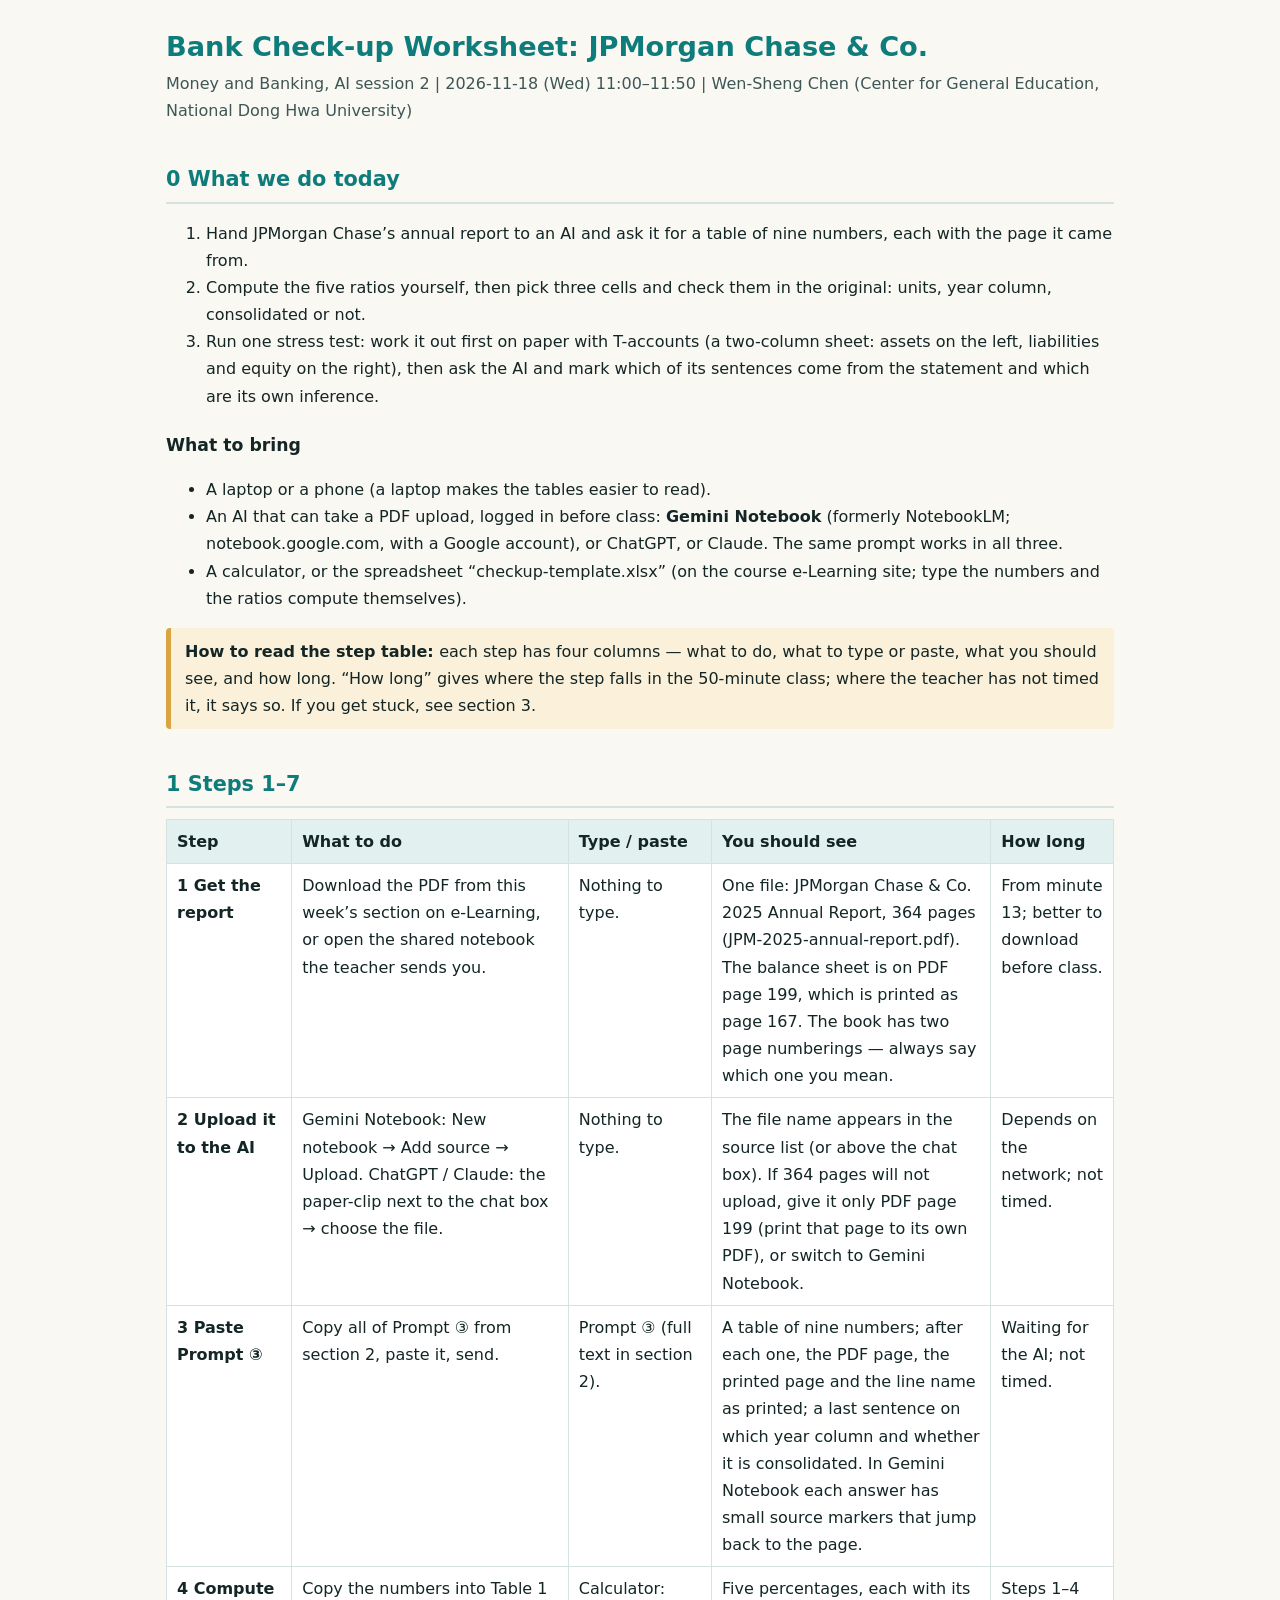
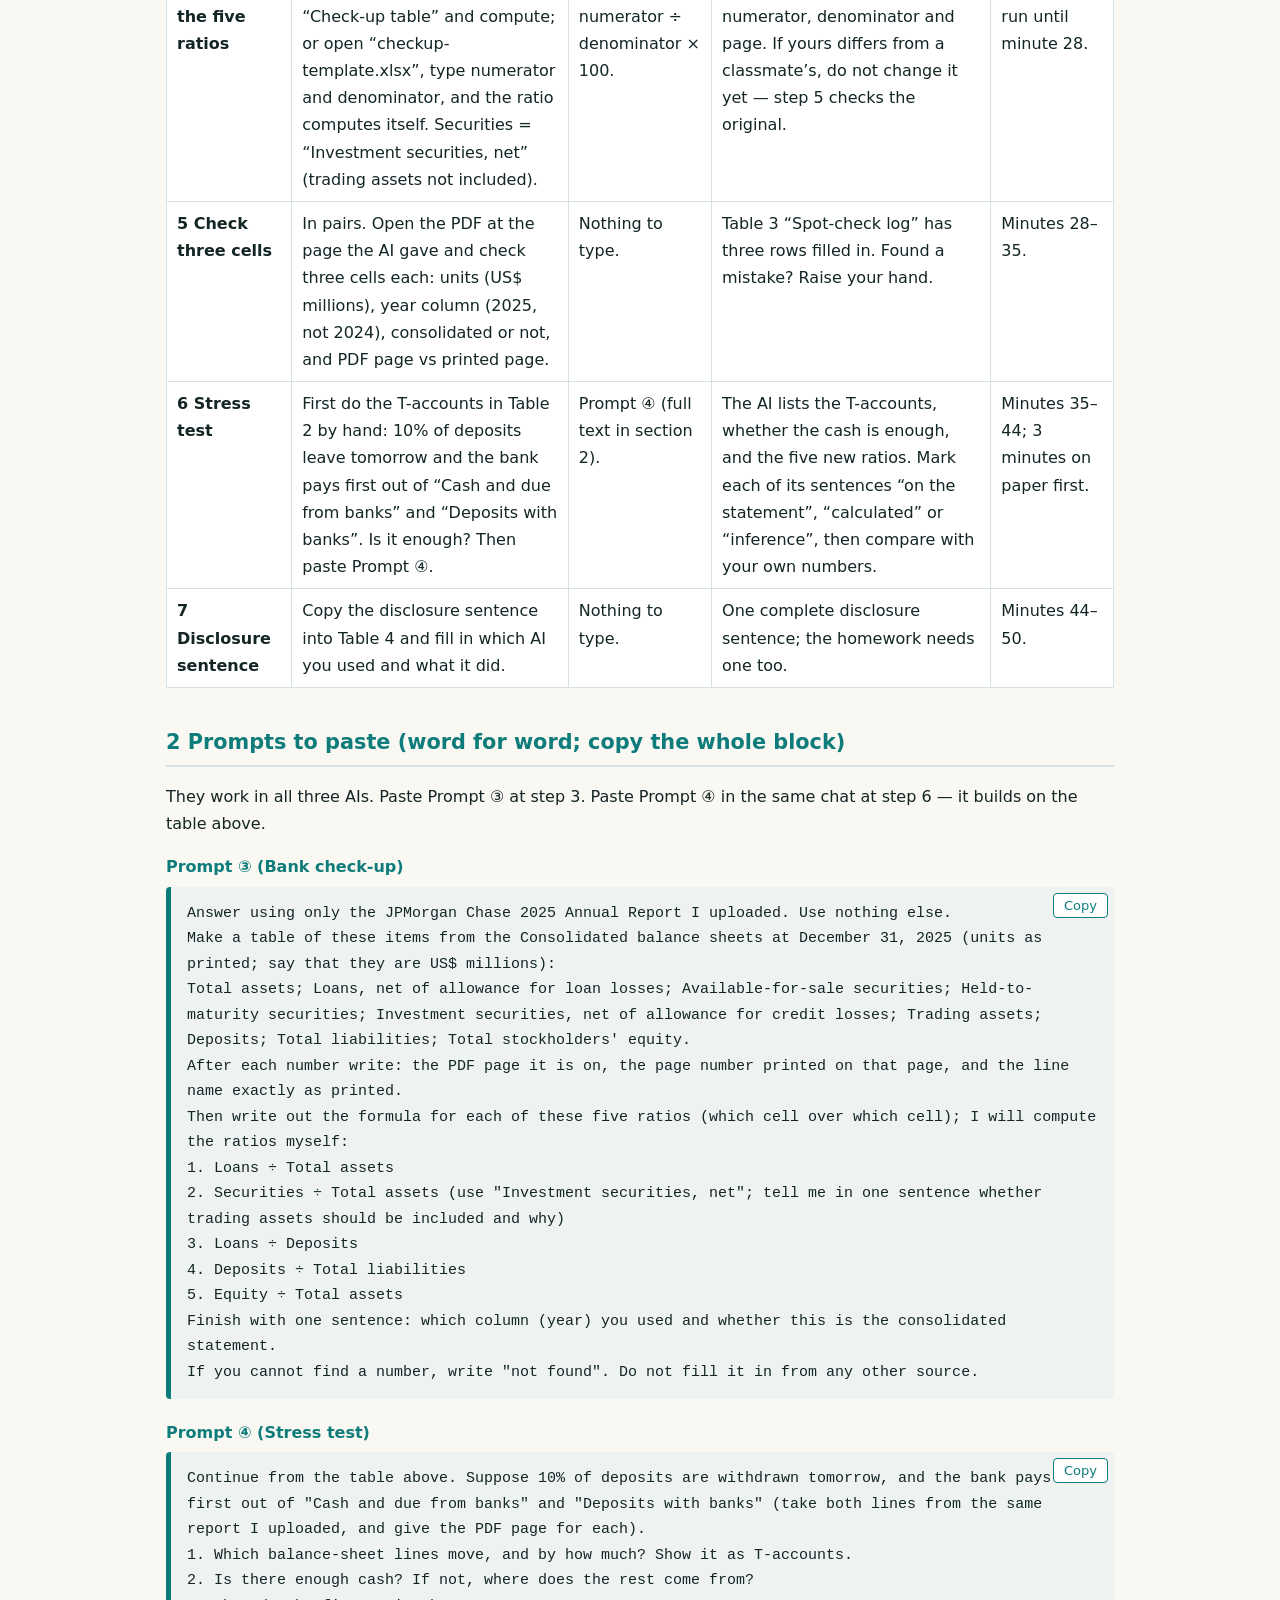
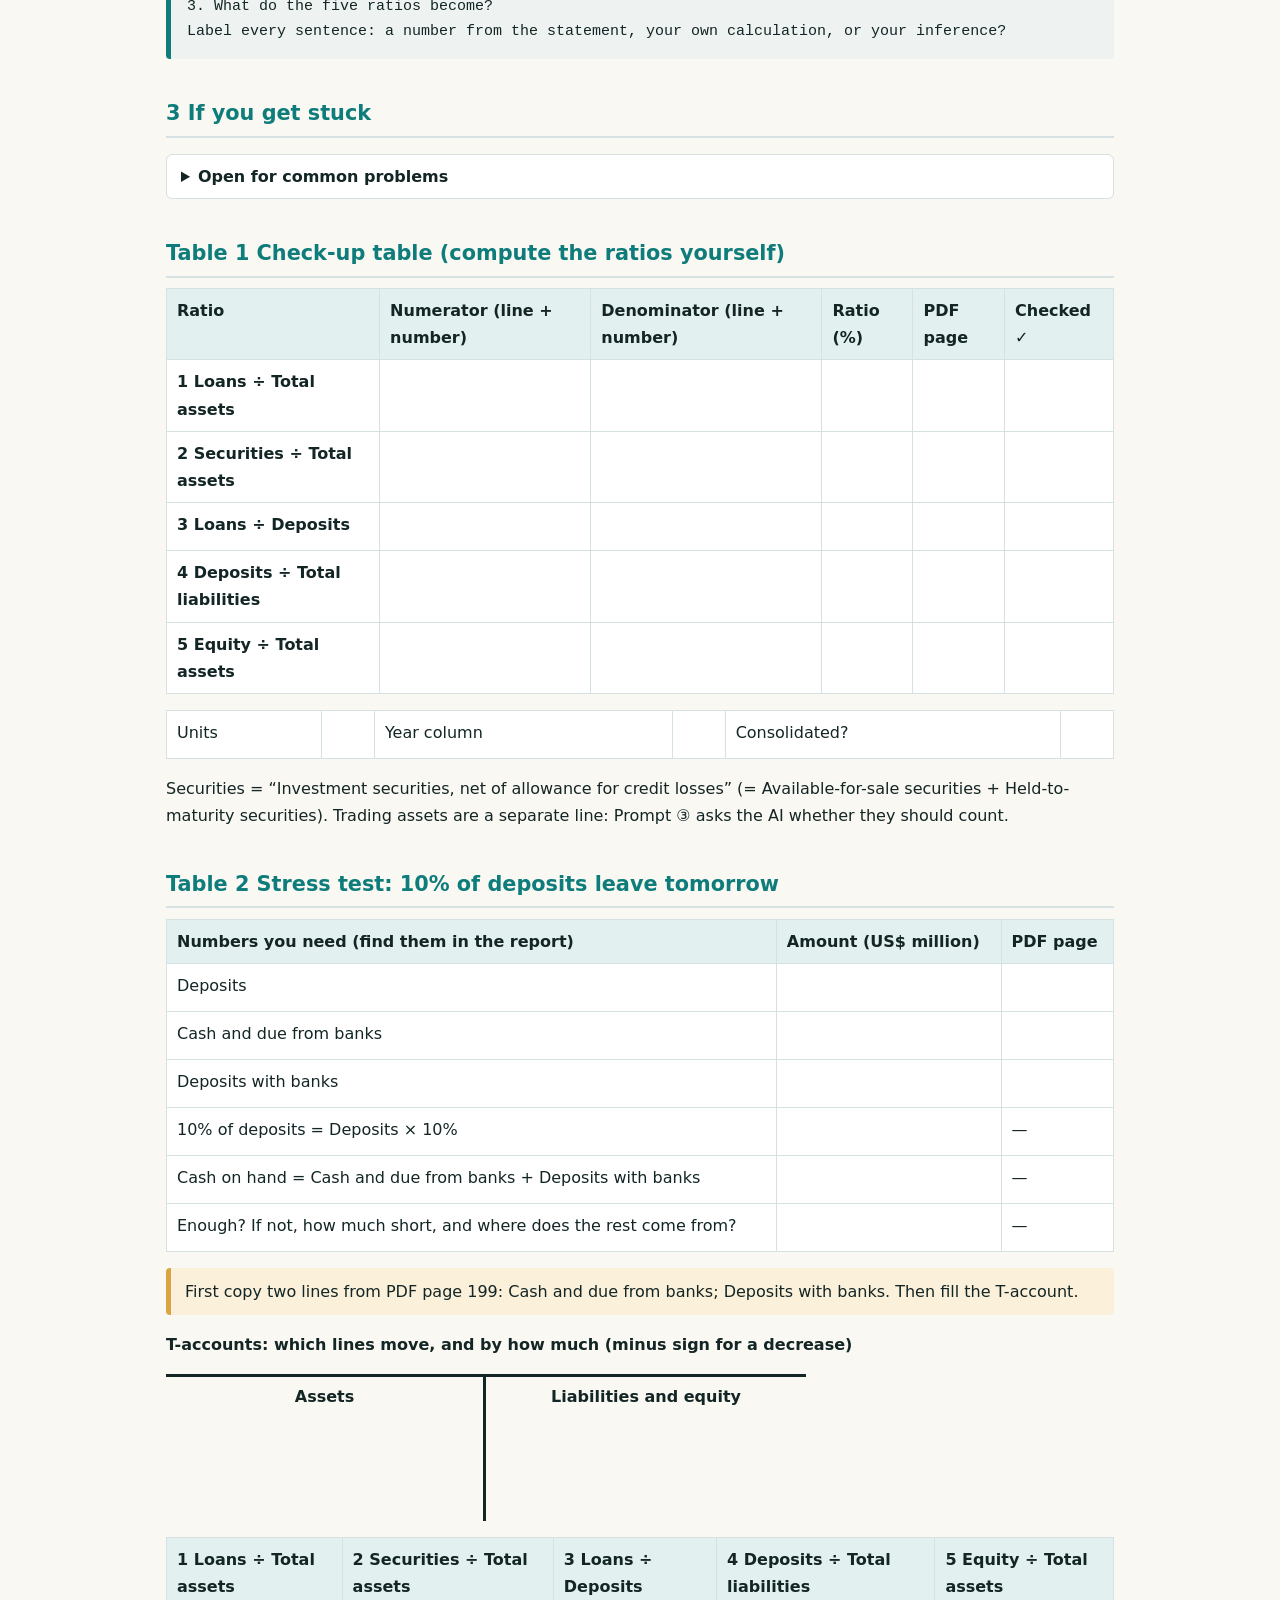
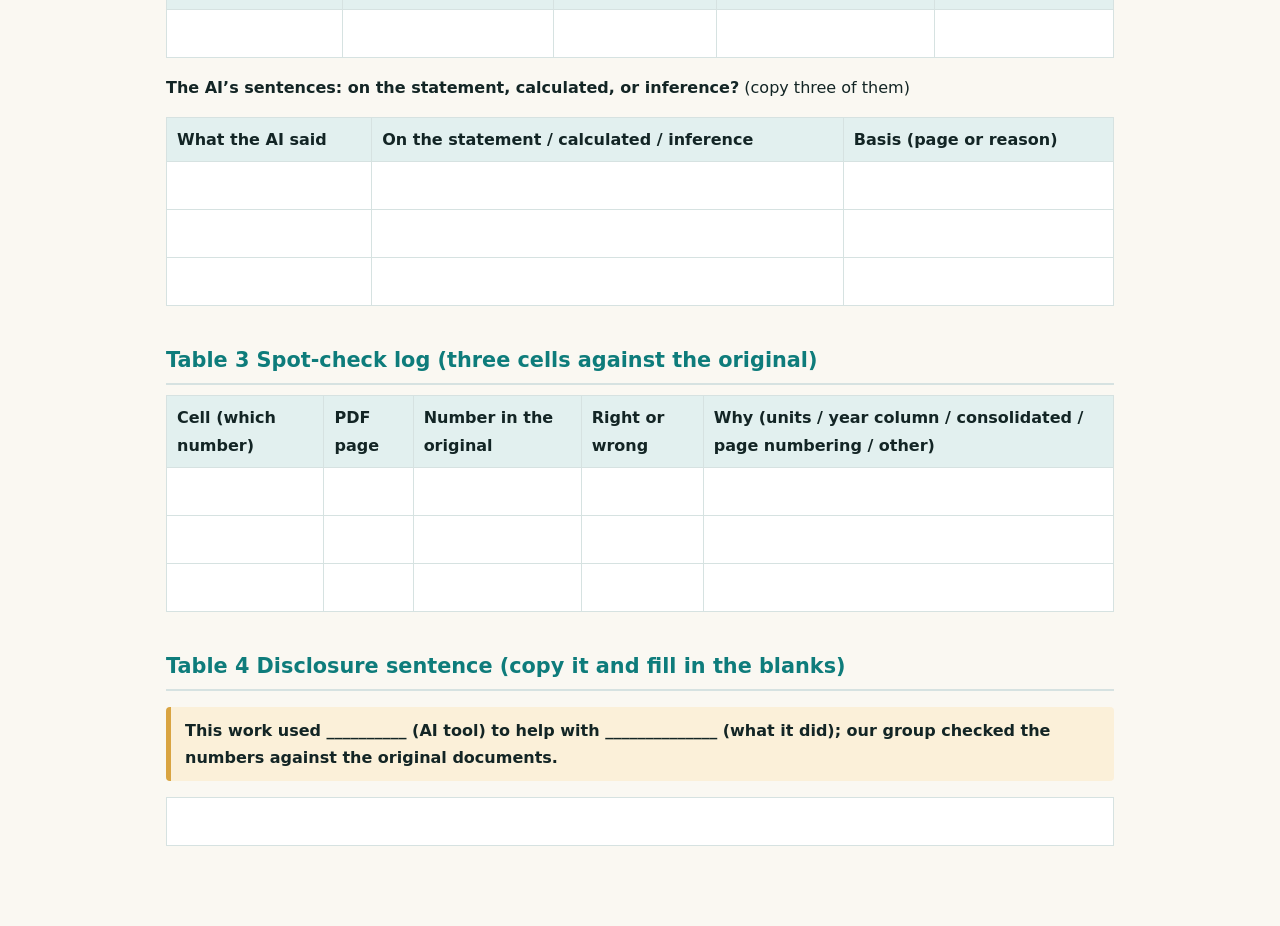
==== student/Student-Worksheet-Bank-Checkup.html @ 3d57c12b "銀行體檢上課包：GitHub Pages 網站＋AI 助理規則（中文場彰銀 11/16、英文場 JPMorgan Chase 11/18） - docs/：首頁、中英投影片（複製鈕）、提示語手機頁、練" ====
<!doctype html><html lang="en"><head><meta charset="utf-8"><meta name="viewport" content="width=device-width, initial-scale=1"><title>Bank Check-up Worksheet: JPMorgan Chase &amp; Co.</title><style>
:root{--bg:#FAF8F2;--surface:#FFFFFF;--surface-2:#F1F5F4;--ink:#132525;--ink-soft:#3E5656;--line:#D6E2E1;
--teal:#0E7C7B;--teal-tint:#E2F0EF;--gold:#D9A441;--gold-tint:#FBF0D9;--code-bg:#EEF3F2;color-scheme:light;
--zh:"Microsoft JhengHei","Noto Sans TC","PingFang TC",system-ui,sans-serif;--mono:Consolas,"Cascadia Mono",Menlo,monospace}
@media (prefers-color-scheme: dark){:root:not([data-theme="light"]){--bg:#0B1A1A;--surface:#112424;--surface-2:#173030;--ink:#E6F2F2;--ink-soft:#BBD0CF;--line:#26403F;--teal:#5CC8C6;--teal-tint:#123A39;--gold:#E8B85A;--gold-tint:#3A2F18;--code-bg:#0D1F1F;color-scheme:dark}}
:root[data-theme="dark"]{--bg:#0B1A1A;--surface:#112424;--surface-2:#173030;--ink:#E6F2F2;--ink-soft:#BBD0CF;--line:#26403F;--teal:#5CC8C6;--teal-tint:#123A39;--gold:#E8B85A;--gold-tint:#3A2F18;--code-bg:#0D1F1F;color-scheme:dark}
*{box-sizing:border-box}html{-webkit-text-size-adjust:100%}
body{margin:0;background:var(--bg);color:var(--ink);font:16px/1.7 var(--zh)}
main{max-width:980px;margin:0 auto;padding:24px 16px 64px}
h1.title{font-size:1.7rem;line-height:1.3;margin:.2em 0;color:var(--teal)}
.sub{color:var(--ink-soft);margin:0 0 1.2em}
h2{font-size:1.3rem;margin:1.8em 0 .5em;color:var(--teal);border-bottom:2px solid var(--line);padding-bottom:.2em}
h3{font-size:1.08rem;margin:1.2em 0 .4em}
.tw{overflow-x:auto;margin:.6em 0 1em}
table{border-collapse:collapse;width:100%;background:var(--surface)}
th,td{border:1px solid var(--line);padding:8px 10px;vertical-align:top;text-align:left}
th{background:var(--teal-tint)}
td.blank{height:3em}
.note{background:var(--gold-tint);border-left:5px solid var(--gold);padding:10px 14px;margin:1em 0;border-radius:4px}
.prompt{position:relative;background:var(--code-bg);border-left:5px solid var(--teal);border-radius:4px;margin:.4em 0 1.2em}
.prompt pre{margin:0;padding:14px 16px;white-space:pre-wrap;word-break:break-word;font:15px/1.7 var(--zh)}
.prompt.en pre{font-family:var(--mono)}
.plabel{font-weight:700;color:var(--teal);margin-top:1em}
.copy{position:absolute;top:6px;right:6px;font:13px var(--zh);padding:4px 10px;border:1px solid var(--teal);background:var(--surface);color:var(--teal);border-radius:4px;cursor:pointer}
details.stuck{background:var(--surface);border:1px solid var(--line);border-radius:6px;padding:8px 14px;margin:1em 0}
details.stuck summary{cursor:pointer;font-weight:700}
.tacct{display:grid;grid-template-columns:1fr 1fr;border-top:3px solid var(--ink);max-width:640px;margin:.4em 0 1em}
.tacct div{min-height:9em;padding:6px 10px}.tacct div:first-child{border-right:3px solid var(--ink)}
.tacct b{display:block;text-align:center}
@media print{.copy{display:none}details.stuck{display:block}details.stuck>*{display:block}}
</style></head><body><main>
<h1 class="title">Bank Check-up Worksheet: JPMorgan Chase &amp; Co.</h1>
<p class="sub">Money and Banking, AI session 2 | 2026-11-18 (Wed) 11:00–11:50 | Wen-Sheng Chen (Center for General Education, National Dong Hwa University)</p>
<h2>0  What we do today</h2>
<ol><li>Hand JPMorgan Chase’s annual report to an AI and ask it for a table of nine numbers, each with the page it came from.</li><li>Compute the five ratios yourself, then pick three cells and check them in the original: units, year column, consolidated or not.</li><li>Run one stress test: work it out first on paper with T-accounts (a two-column sheet: assets on the left, liabilities and equity on the right), then ask the AI and mark which of its sentences come from the statement and which are its own inference.</li></ol>
<h3>What to bring</h3>
<ul><li>A laptop or a phone (a laptop makes the tables easier to read).</li><li>An AI that can take a PDF upload, logged in before class: <b>Gemini Notebook</b> (formerly NotebookLM; notebook.google.com, with a Google account), or ChatGPT, or Claude. The same prompt works in all three.</li><li>A calculator, or the spreadsheet “checkup-template.xlsx” (on the course e-Learning site; type the numbers and the ratios compute themselves).</li></ul>
<div class="note"><b>How to read the step table: </b>each step has four columns — what to do, what to type or paste, what you should see, and how long. “How long” gives where the step falls in the 50-minute class; where the teacher has not timed it, it says so. If you get stuck, see section 3.</div>
<h2>1  Steps 1–7</h2>
<div class="tw"><table><tr><th>Step</th><th>What to do</th><th>Type / paste</th><th>You should see</th><th>How long</th></tr><tr><td><b>1 Get the report</b></td><td>Download the PDF from this week’s section on e-Learning, or open the shared notebook the teacher sends you.</td><td>Nothing to type.</td><td>One file: JPMorgan Chase &amp; Co. 2025 Annual Report, 364 pages (JPM-2025-annual-report.pdf). The balance sheet is on PDF page 199, which is printed as page 167. The book has two page numberings — always say which one you mean.</td><td>From minute 13; better to download before class.</td></tr><tr><td><b>2 Upload it to the AI</b></td><td>Gemini Notebook: New notebook → Add source → Upload. ChatGPT / Claude: the paper-clip next to the chat box → choose the file.</td><td>Nothing to type.</td><td>The file name appears in the source list (or above the chat box). If 364 pages will not upload, give it only PDF page 199 (print that page to its own PDF), or switch to Gemini Notebook.</td><td>Depends on the network; not timed.</td></tr><tr><td><b>3 Paste Prompt ③</b></td><td>Copy all of Prompt ③ from section 2, paste it, send.</td><td>Prompt ③ (full text in section 2).</td><td>A table of nine numbers; after each one, the PDF page, the printed page and the line name as printed; a last sentence on which year column and whether it is consolidated. In Gemini Notebook each answer has small source markers that jump back to the page.</td><td>Waiting for the AI; not timed.</td></tr><tr><td><b>4 Compute the five ratios</b></td><td>Copy the numbers into Table 1 “Check-up table” and compute; or open “checkup-template.xlsx”, type numerator and denominator, and the ratio computes itself. Securities = “Investment securities, net” (trading assets not included).</td><td>Calculator: numerator ÷ denominator × 100.</td><td>Five percentages, each with its numerator, denominator and page. If yours differs from a classmate’s, do not change it yet — step 5 checks the original.</td><td>Steps 1–4 run until minute 28.</td></tr><tr><td><b>5 Check three cells</b></td><td>In pairs. Open the PDF at the page the AI gave and check three cells each: units (US$ millions), year column (2025, not 2024), consolidated or not, and PDF page vs printed page.</td><td>Nothing to type.</td><td>Table 3 “Spot-check log” has three rows filled in. Found a mistake? Raise your hand.</td><td>Minutes 28–35.</td></tr><tr><td><b>6 Stress test</b></td><td>First do the T-accounts in Table 2 by hand: 10% of deposits leave tomorrow and the bank pays first out of “Cash and due from banks” and “Deposits with banks”. Is it enough? Then paste Prompt ④.</td><td>Prompt ④ (full text in section 2).</td><td>The AI lists the T-accounts, whether the cash is enough, and the five new ratios. Mark each of its sentences “on the statement”, “calculated” or “inference”, then compare with your own numbers.</td><td>Minutes 35–44; 3 minutes on paper first.</td></tr><tr><td><b>7 Disclosure sentence</b></td><td>Copy the disclosure sentence into Table 4 and fill in which AI you used and what it did.</td><td>Nothing to type.</td><td>One complete disclosure sentence; the homework needs one too.</td><td>Minutes 44–50.</td></tr></table></div>
<h2>2  Prompts to paste (word for word; copy the whole block)</h2>
<p>They work in all three AIs. Paste Prompt ③ at step 3. Paste Prompt ④ in the same chat at step 6 — it builds on the table above.</p>
<div class="plabel">Prompt ③ (Bank check-up)</div><div class="prompt en"><button type="button" class="copy" data-done="Copied">Copy</button><pre>Answer using only the JPMorgan Chase 2025 Annual Report I uploaded. Use nothing else.
Make a table of these items from the Consolidated balance sheets at December 31, 2025 (units as printed; say that they are US$ millions):
Total assets; Loans, net of allowance for loan losses; Available-for-sale securities; Held-to-maturity securities; Investment securities, net of allowance for credit losses; Trading assets; Deposits; Total liabilities; Total stockholders&#x27; equity.
After each number write: the PDF page it is on, the page number printed on that page, and the line name exactly as printed.
Then write out the formula for each of these five ratios (which cell over which cell); I will compute the ratios myself:
1. Loans ÷ Total assets
2. Securities ÷ Total assets (use &quot;Investment securities, net&quot;; tell me in one sentence whether trading assets should be included and why)
3. Loans ÷ Deposits
4. Deposits ÷ Total liabilities
5. Equity ÷ Total assets
Finish with one sentence: which column (year) you used and whether this is the consolidated statement.
If you cannot find a number, write &quot;not found&quot;. Do not fill it in from any other source.</pre></div>
<div class="plabel">Prompt ④ (Stress test)</div><div class="prompt en"><button type="button" class="copy" data-done="Copied">Copy</button><pre>Continue from the table above. Suppose 10% of deposits are withdrawn tomorrow, and the bank pays first out of &quot;Cash and due from banks&quot; and &quot;Deposits with banks&quot; (take both lines from the same report I uploaded, and give the PDF page for each).
1. Which balance-sheet lines move, and by how much? Show it as T-accounts.
2. Is there enough cash? If not, where does the rest come from?
3. What do the five ratios become?
Label every sentence: a number from the statement, your own calculation, or your inference?</pre></div>
<h2>3  If you get stuck</h2><details class="stuck"><summary>Open for common problems</summary>
<ul><li><b>Gemini Notebook will not open (school account blocked, cannot sign in)</b>: switch to ChatGPT or Claude, upload the same PDF, paste the same prompt.</li><li><b>The upload fails</b>: 364 pages may be too large for some chat tools. Give it only PDF page 199, or use Gemini Notebook.</li><li><b>A number cannot be found</b>: look at the page the AI named, and check which numbering it used — PDF page 199 is printed as page 167.</li><li><b>The AI says “not found”</b>: it may be right. Open the page and look yourself.</li><li><b>Your ratios differ a lot from a classmate’s</b>: the usual four causes are PDF page vs printed page, gross loans (“Loans”) instead of “Loans, net of allowance for loan losses”, trading assets counted as securities or not, and copying the 2024 column.</li><li><b>Anything else</b>: paste the whole screen or the full error message into the AI and ask what to do. Never paste your account or password.</li><li><b>Nothing works</b>: follow the teacher’s demo and compute the numbers with a calculator.</li></ul>
</details>
<h2>Table 1  Check-up table (compute the ratios yourself)</h2>
<div class="tw"><table><tr><th>Ratio</th><th>Numerator (line + number)</th><th>Denominator (line + number)</th><th>Ratio (%)</th><th>PDF page</th><th>Checked ✓</th></tr><tr><td><b>1  Loans ÷ Total assets</b></td><td class="blank"></td><td class="blank"></td><td class="blank"></td><td class="blank"></td><td class="blank"></td></tr><tr><td><b>2  Securities ÷ Total assets</b></td><td class="blank"></td><td class="blank"></td><td class="blank"></td><td class="blank"></td><td class="blank"></td></tr><tr><td><b>3  Loans ÷ Deposits</b></td><td class="blank"></td><td class="blank"></td><td class="blank"></td><td class="blank"></td><td class="blank"></td></tr><tr><td><b>4  Deposits ÷ Total liabilities</b></td><td class="blank"></td><td class="blank"></td><td class="blank"></td><td class="blank"></td><td class="blank"></td></tr><tr><td><b>5  Equity ÷ Total assets</b></td><td class="blank"></td><td class="blank"></td><td class="blank"></td><td class="blank"></td><td class="blank"></td></tr></table></div>
<div class="tw"><table><tr><td>Units</td><td class="blank"></td><td>Year column</td><td class="blank"></td><td>Consolidated?</td><td class="blank"></td></tr></table></div>
<p>Securities = “Investment securities, net of allowance for credit losses” (= Available-for-sale securities + Held-to-maturity securities). Trading assets are a separate line: Prompt ③ asks the AI whether they should count.</p>
<h2>Table 2  Stress test: 10% of deposits leave tomorrow</h2>
<div class="tw"><table><tr><th>Numbers you need (find them in the report)</th><th>Amount (US$ million)</th><th>PDF page</th></tr><tr><td>Deposits</td><td class="blank"></td><td class="blank"></td></tr><tr><td>Cash and due from banks</td><td class="blank"></td><td class="blank"></td></tr><tr><td>Deposits with banks</td><td class="blank"></td><td class="blank"></td></tr><tr><td>10% of deposits = Deposits × 10%</td><td class="blank"></td><td>—</td></tr><tr><td>Cash on hand = Cash and due from banks + Deposits with banks</td><td class="blank"></td><td>—</td></tr><tr><td>Enough? If not, how much short, and where does the rest come from?</td><td class="blank"></td><td>—</td></tr></table></div>
<div class="note">First copy two lines from PDF page 199: Cash and due from banks; Deposits with banks. Then fill the T-account.</div>
<p><b>T-accounts: which lines move, and by how much (minus sign for a decrease)</b></p>
<div class="tacct"><div><b>Assets</b></div><div><b>Liabilities and equity</b></div></div>
<div class="tw"><table><tr><th>1 Loans ÷ Total assets</th><th>2 Securities ÷ Total assets</th><th>3 Loans ÷ Deposits</th><th>4 Deposits ÷ Total liabilities</th><th>5 Equity ÷ Total assets</th></tr><tr><td class="blank"></td><td class="blank"></td><td class="blank"></td><td class="blank"></td><td class="blank"></td></tr></table></div>
<p><b>The AI’s sentences: on the statement, calculated, or inference?</b> (copy three of them)</p>
<div class="tw"><table><tr><th>What the AI said</th><th>On the statement / calculated / inference</th><th>Basis (page or reason)</th></tr><tr><td class="blank"></td><td class="blank"></td><td class="blank"></td></tr><tr><td class="blank"></td><td class="blank"></td><td class="blank"></td></tr><tr><td class="blank"></td><td class="blank"></td><td class="blank"></td></tr></table></div>
<h2>Table 3  Spot-check log (three cells against the original)</h2>
<div class="tw"><table><tr><th>Cell (which number)</th><th>PDF page</th><th>Number in the original</th><th>Right or wrong</th><th>Why (units / year column / consolidated / page numbering / other)</th></tr><tr><td class="blank"></td><td class="blank"></td><td class="blank"></td><td class="blank"></td><td class="blank"></td></tr><tr><td class="blank"></td><td class="blank"></td><td class="blank"></td><td class="blank"></td><td class="blank"></td></tr><tr><td class="blank"></td><td class="blank"></td><td class="blank"></td><td class="blank"></td><td class="blank"></td></tr></table></div>
<h2>Table 4  Disclosure sentence (copy it and fill in the blanks)</h2>
<div class="note"><b>This work used __________ (AI tool) to help with ______________ (what it did); our group checked the numbers against the original documents.</b></div>
<div class="tw"><table><tr><td class="blank"></td></tr></table></div>
</main><script>
document.querySelectorAll('.copy').forEach(function(btn){btn.addEventListener('click',function(){
var txt=btn.parentNode.querySelector('pre').textContent;var lbl=btn.textContent;
function ok(){btn.textContent=btn.dataset.done;setTimeout(function(){btn.textContent=lbl},1500)}
if(navigator.clipboard&&navigator.clipboard.writeText){navigator.clipboard.writeText(txt).then(ok,function(){fallback()})}else{fallback()}
function fallback(){var ta=document.createElement('textarea');ta.value=txt;document.body.appendChild(ta);ta.select();try{document.execCommand('copy');ok()}catch(e){}document.body.removeChild(ta)}
})});
</script></body></html>
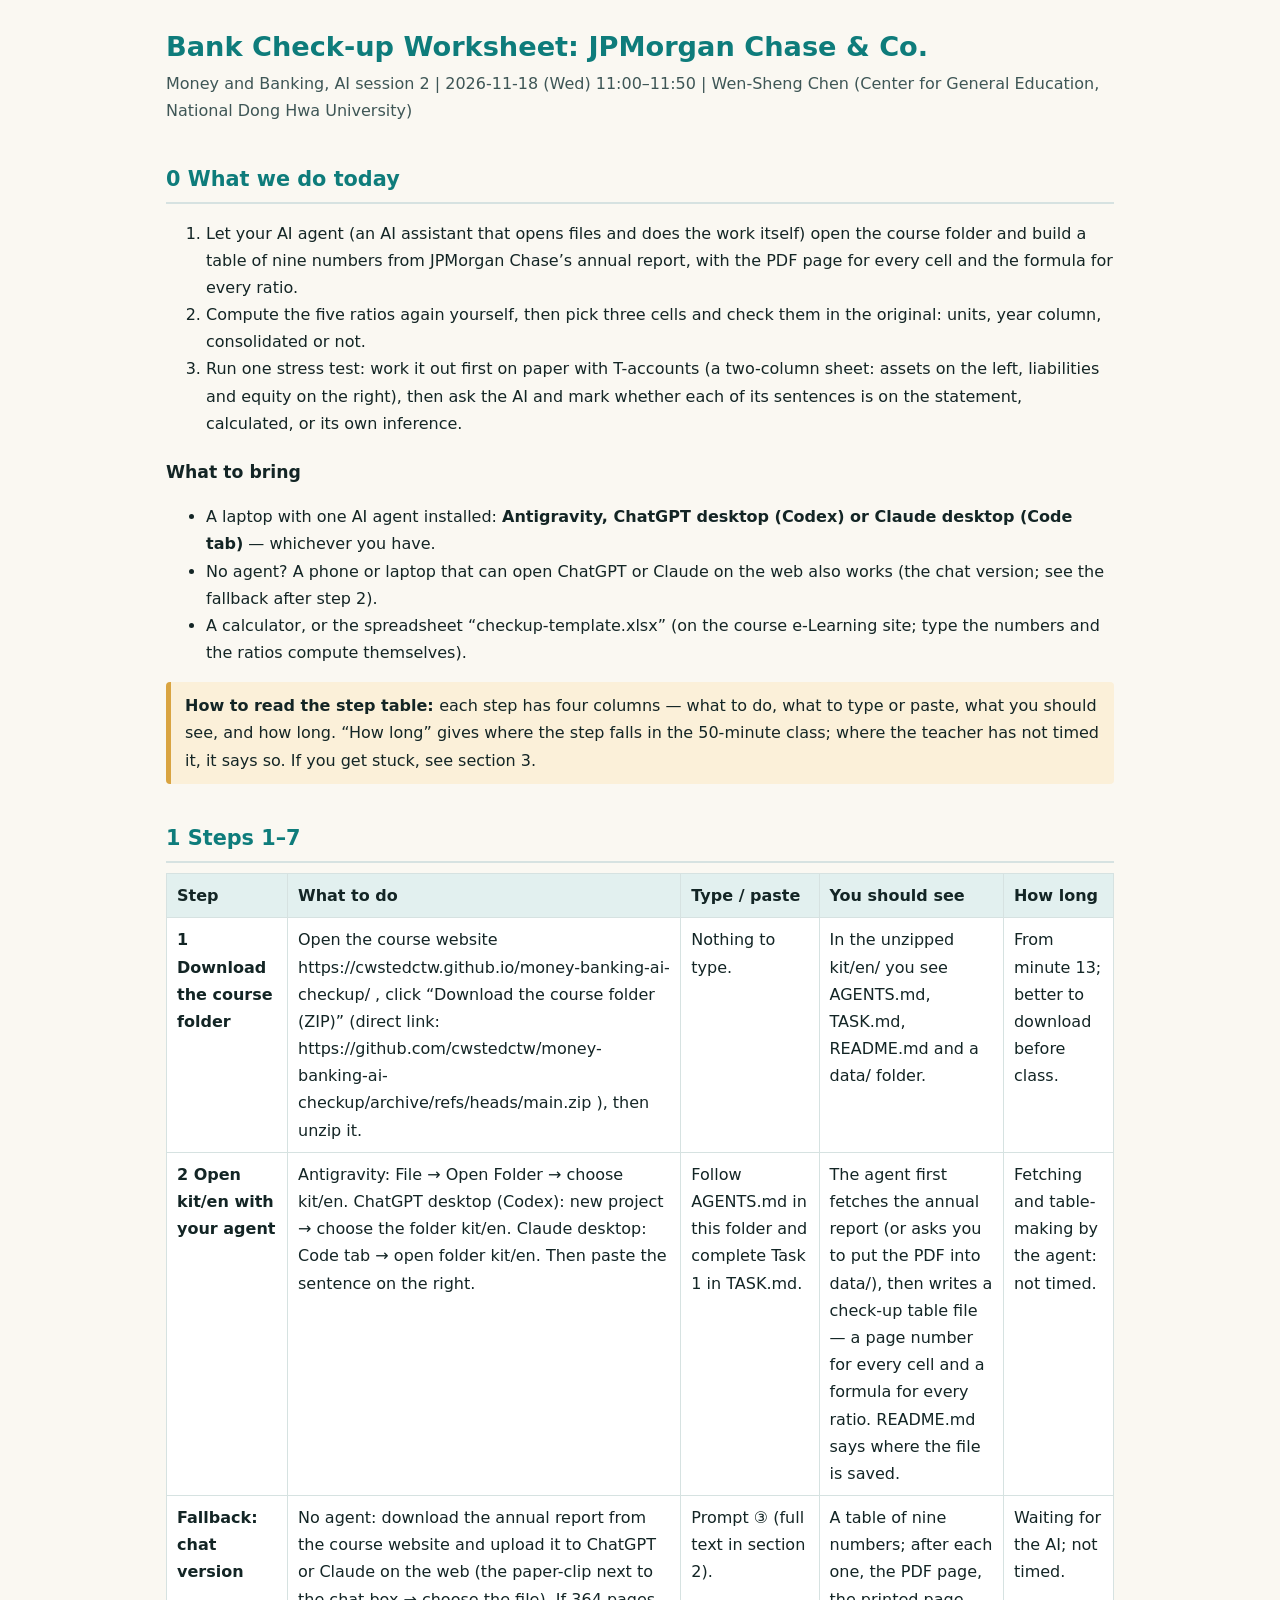
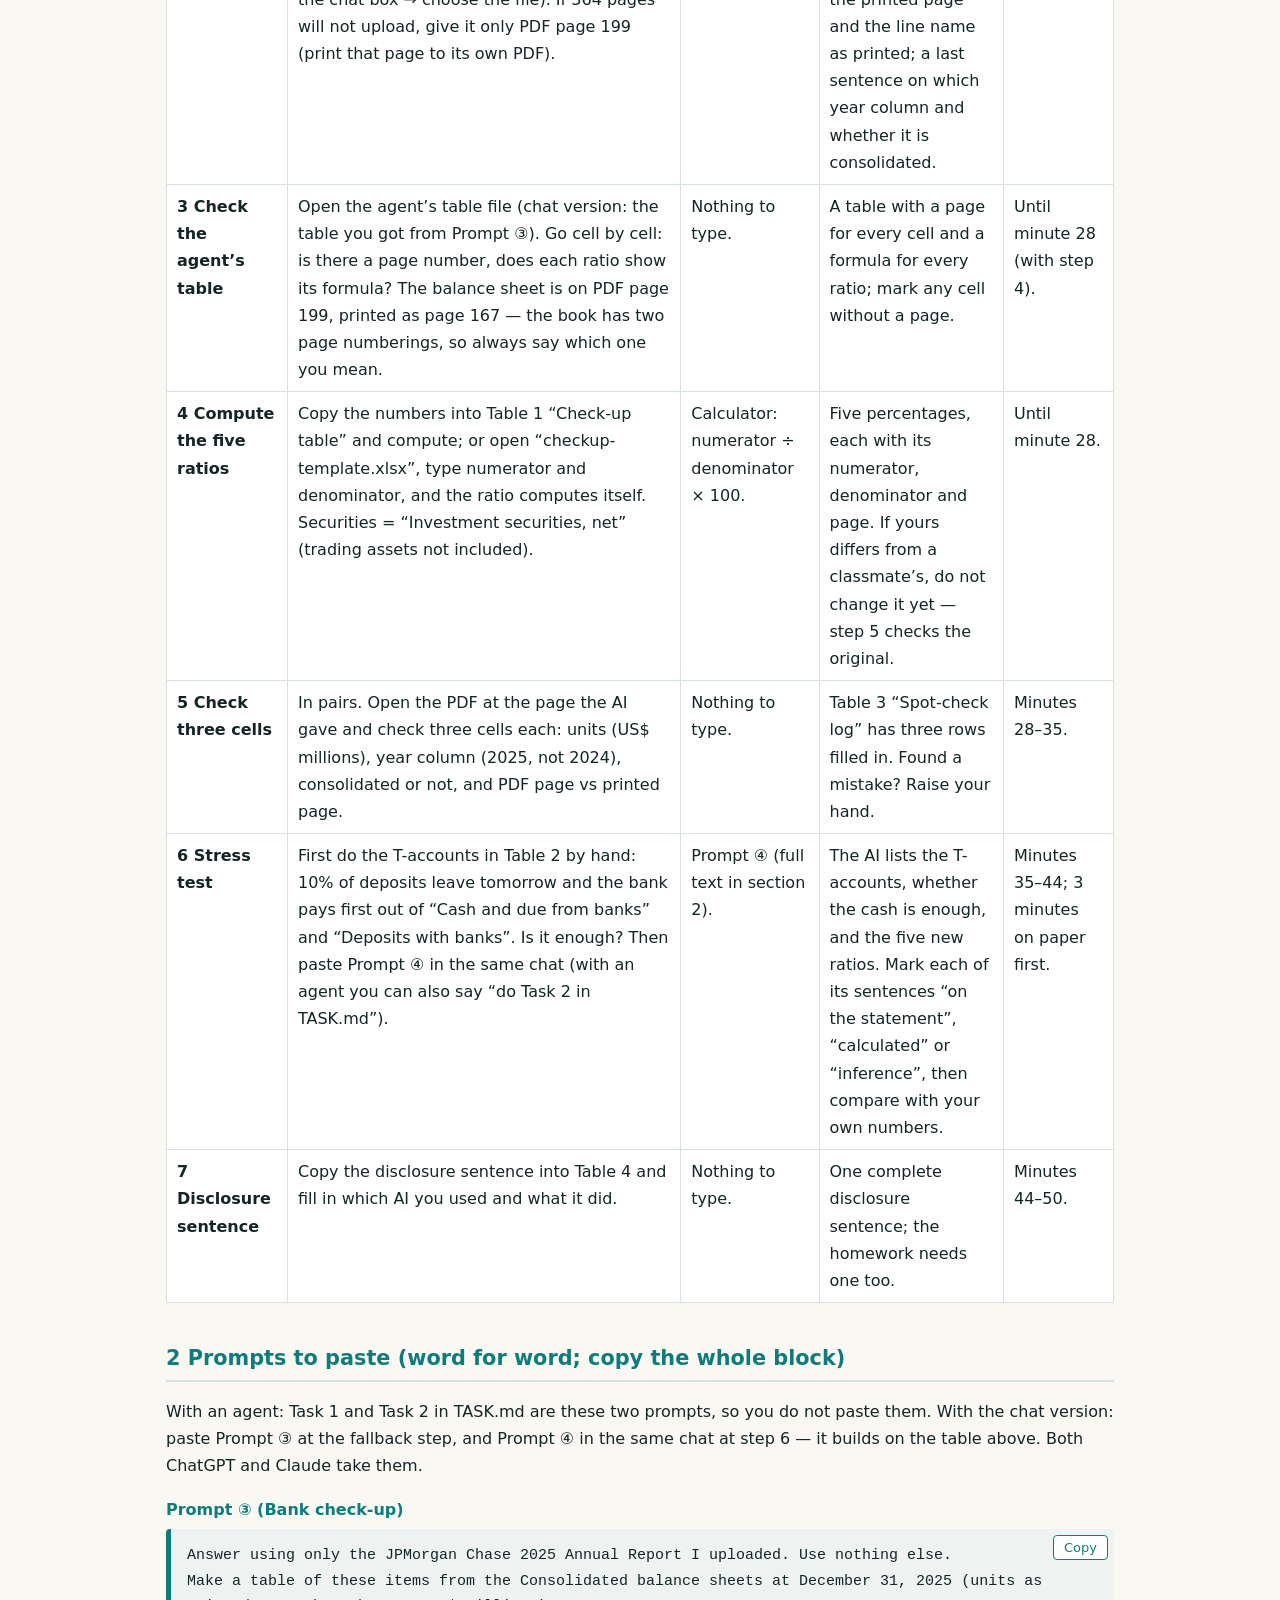
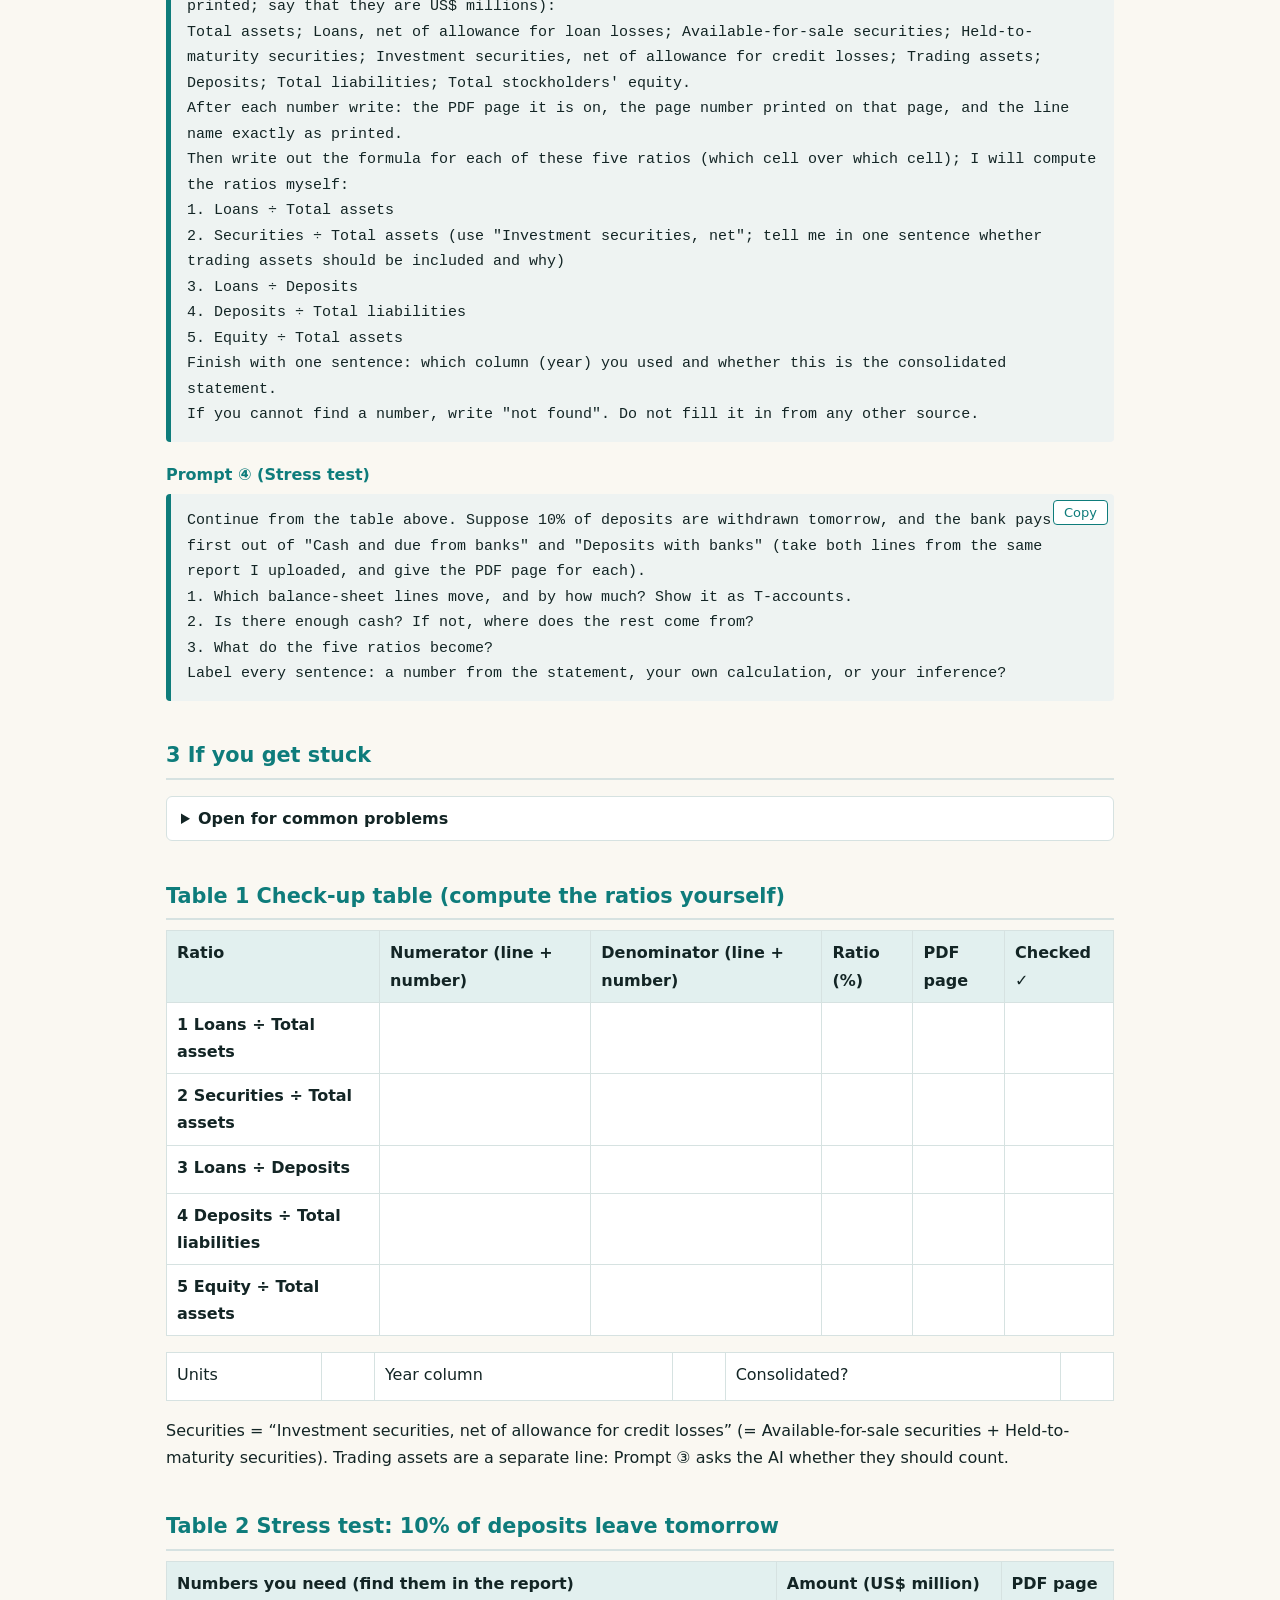
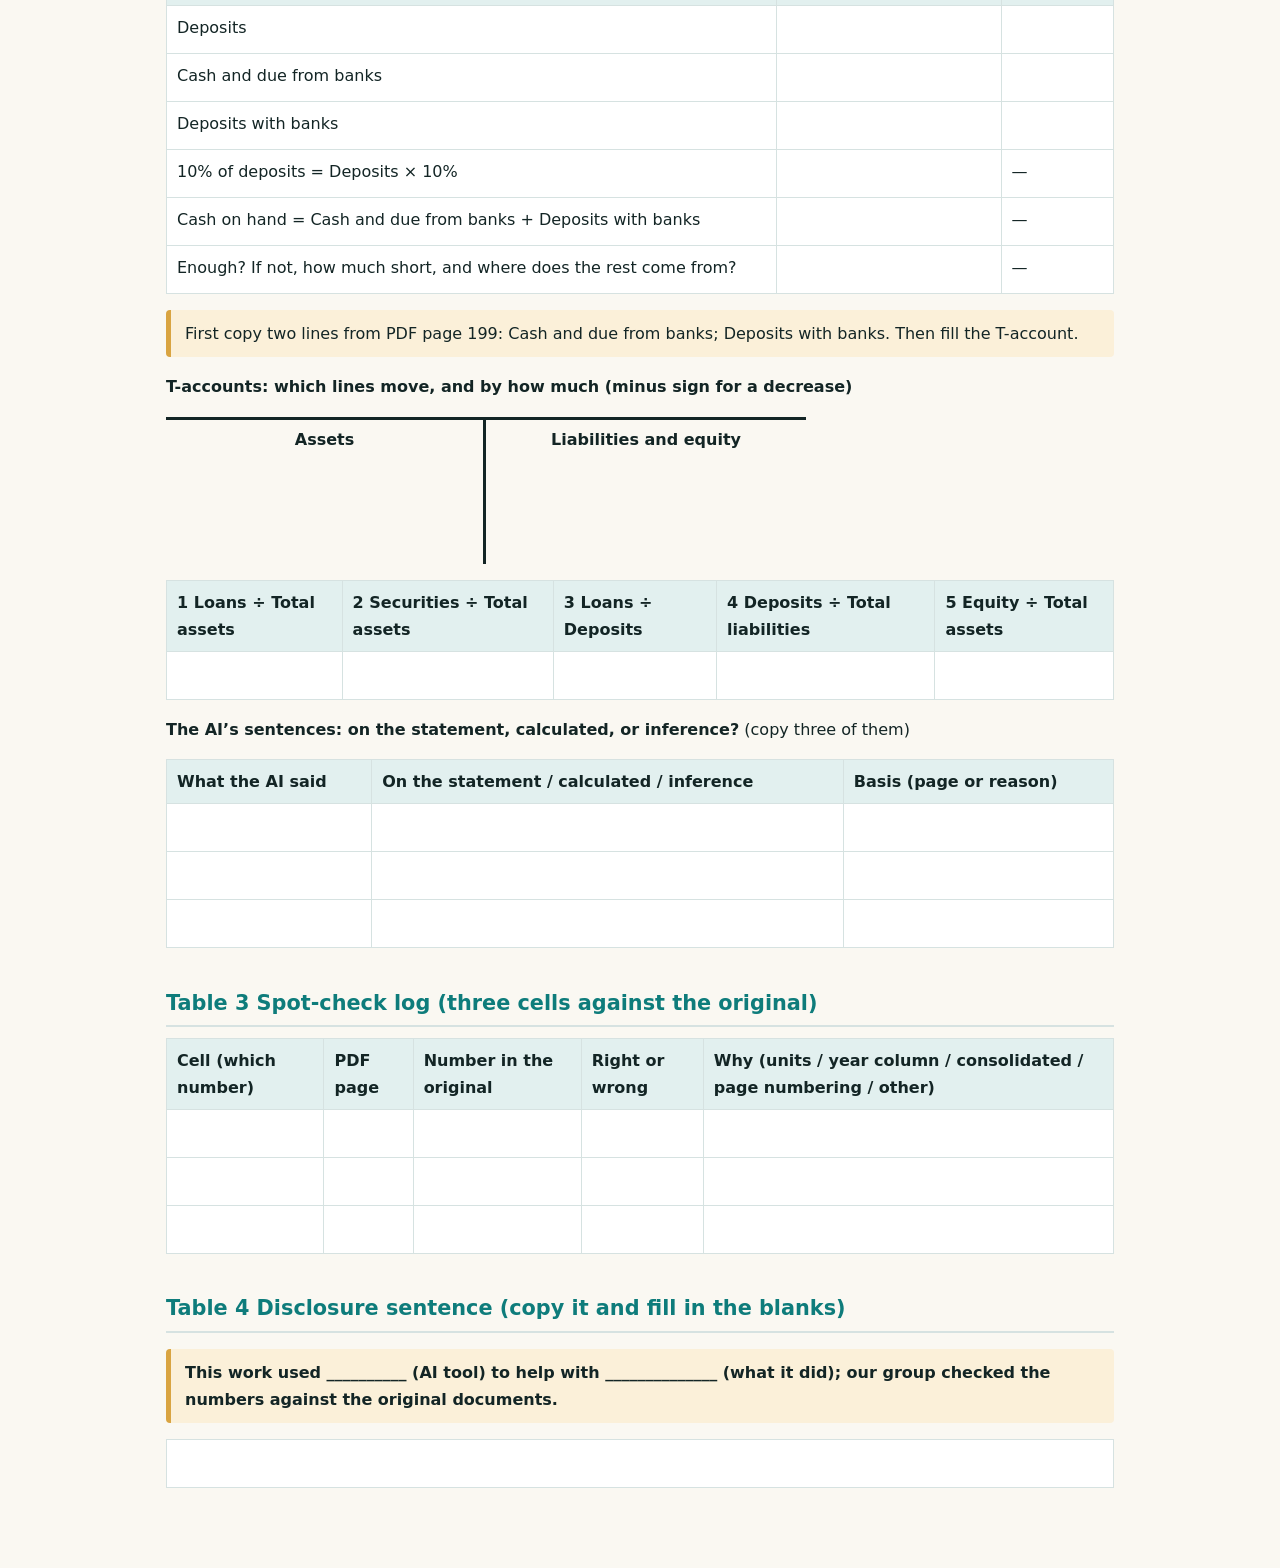
==== commit 7852d26d: "v1.1：學生主線改 agent 開課程資料夾（kit/zh、kit/en），聊天版備援，拿掉 AI 筆記本 - kit/：給學生 agent 的 AGENTS.md（規則附原因、停止條件）、任務.m" ====
--- a/student/Student-Worksheet-Bank-Checkup.html
+++ b/student/Student-Worksheet-Bank-Checkup.html
@@ -32,14 +32,14 @@
 <h1 class="title">Bank Check-up Worksheet: JPMorgan Chase &amp; Co.</h1>
 <p class="sub">Money and Banking, AI session 2 | 2026-11-18 (Wed) 11:00–11:50 | Wen-Sheng Chen (Center for General Education, National Dong Hwa University)</p>
 <h2>0  What we do today</h2>
-<ol><li>Hand JPMorgan Chase’s annual report to an AI and ask it for a table of nine numbers, each with the page it came from.</li><li>Compute the five ratios yourself, then pick three cells and check them in the original: units, year column, consolidated or not.</li><li>Run one stress test: work it out first on paper with T-accounts (a two-column sheet: assets on the left, liabilities and equity on the right), then ask the AI and mark which of its sentences come from the statement and which are its own inference.</li></ol>
+<ol><li>Let your AI agent (an AI assistant that opens files and does the work itself) open the course folder and build a table of nine numbers from JPMorgan Chase’s annual report, with the PDF page for every cell and the formula for every ratio.</li><li>Compute the five ratios again yourself, then pick three cells and check them in the original: units, year column, consolidated or not.</li><li>Run one stress test: work it out first on paper with T-accounts (a two-column sheet: assets on the left, liabilities and equity on the right), then ask the AI and mark whether each of its sentences is on the statement, calculated, or its own inference.</li></ol>
 <h3>What to bring</h3>
-<ul><li>A laptop or a phone (a laptop makes the tables easier to read).</li><li>An AI that can take a PDF upload, logged in before class: <b>Gemini Notebook</b> (formerly NotebookLM; notebook.google.com, with a Google account), or ChatGPT, or Claude. The same prompt works in all three.</li><li>A calculator, or the spreadsheet “checkup-template.xlsx” (on the course e-Learning site; type the numbers and the ratios compute themselves).</li></ul>
+<ul><li>A laptop with one AI agent installed: <b>Antigravity, ChatGPT desktop (Codex) or Claude desktop (Code tab)</b> — whichever you have.</li><li>No agent? A phone or laptop that can open ChatGPT or Claude on the web also works (the chat version; see the fallback after step 2).</li><li>A calculator, or the spreadsheet “checkup-template.xlsx” (on the course e-Learning site; type the numbers and the ratios compute themselves).</li></ul>
 <div class="note"><b>How to read the step table: </b>each step has four columns — what to do, what to type or paste, what you should see, and how long. “How long” gives where the step falls in the 50-minute class; where the teacher has not timed it, it says so. If you get stuck, see section 3.</div>
 <h2>1  Steps 1–7</h2>
-<div class="tw"><table><tr><th>Step</th><th>What to do</th><th>Type / paste</th><th>You should see</th><th>How long</th></tr><tr><td><b>1 Get the report</b></td><td>Download the PDF from this week’s section on e-Learning, or open the shared notebook the teacher sends you.</td><td>Nothing to type.</td><td>One file: JPMorgan Chase &amp; Co. 2025 Annual Report, 364 pages (JPM-2025-annual-report.pdf). The balance sheet is on PDF page 199, which is printed as page 167. The book has two page numberings — always say which one you mean.</td><td>From minute 13; better to download before class.</td></tr><tr><td><b>2 Upload it to the AI</b></td><td>Gemini Notebook: New notebook → Add source → Upload. ChatGPT / Claude: the paper-clip next to the chat box → choose the file.</td><td>Nothing to type.</td><td>The file name appears in the source list (or above the chat box). If 364 pages will not upload, give it only PDF page 199 (print that page to its own PDF), or switch to Gemini Notebook.</td><td>Depends on the network; not timed.</td></tr><tr><td><b>3 Paste Prompt ③</b></td><td>Copy all of Prompt ③ from section 2, paste it, send.</td><td>Prompt ③ (full text in section 2).</td><td>A table of nine numbers; after each one, the PDF page, the printed page and the line name as printed; a last sentence on which year column and whether it is consolidated. In Gemini Notebook each answer has small source markers that jump back to the page.</td><td>Waiting for the AI; not timed.</td></tr><tr><td><b>4 Compute the five ratios</b></td><td>Copy the numbers into Table 1 “Check-up table” and compute; or open “checkup-template.xlsx”, type numerator and denominator, and the ratio computes itself. Securities = “Investment securities, net” (trading assets not included).</td><td>Calculator: numerator ÷ denominator × 100.</td><td>Five percentages, each with its numerator, denominator and page. If yours differs from a classmate’s, do not change it yet — step 5 checks the original.</td><td>Steps 1–4 run until minute 28.</td></tr><tr><td><b>5 Check three cells</b></td><td>In pairs. Open the PDF at the page the AI gave and check three cells each: units (US$ millions), year column (2025, not 2024), consolidated or not, and PDF page vs printed page.</td><td>Nothing to type.</td><td>Table 3 “Spot-check log” has three rows filled in. Found a mistake? Raise your hand.</td><td>Minutes 28–35.</td></tr><tr><td><b>6 Stress test</b></td><td>First do the T-accounts in Table 2 by hand: 10% of deposits leave tomorrow and the bank pays first out of “Cash and due from banks” and “Deposits with banks”. Is it enough? Then paste Prompt ④.</td><td>Prompt ④ (full text in section 2).</td><td>The AI lists the T-accounts, whether the cash is enough, and the five new ratios. Mark each of its sentences “on the statement”, “calculated” or “inference”, then compare with your own numbers.</td><td>Minutes 35–44; 3 minutes on paper first.</td></tr><tr><td><b>7 Disclosure sentence</b></td><td>Copy the disclosure sentence into Table 4 and fill in which AI you used and what it did.</td><td>Nothing to type.</td><td>One complete disclosure sentence; the homework needs one too.</td><td>Minutes 44–50.</td></tr></table></div>
+<div class="tw"><table><tr><th>Step</th><th>What to do</th><th>Type / paste</th><th>You should see</th><th>How long</th></tr><tr><td><b>1 Download the course folder</b></td><td>Open the course website https://cwstedctw.github.io/money-banking-ai-checkup/ , click “Download the course folder (ZIP)” (direct link: https://github.com/cwstedctw/money-banking-ai-checkup/archive/refs/heads/main.zip ), then unzip it.</td><td>Nothing to type.</td><td>In the unzipped kit/en/ you see AGENTS.md, TASK.md, README.md and a data/ folder.</td><td>From minute 13; better to download before class.</td></tr><tr><td><b>2 Open kit/en with your agent</b></td><td>Antigravity: File → Open Folder → choose kit/en. ChatGPT desktop (Codex): new project → choose the folder kit/en. Claude desktop: Code tab → open folder kit/en. Then paste the sentence on the right.</td><td>Follow AGENTS.md in this folder and complete Task 1 in TASK.md.</td><td>The agent first fetches the annual report (or asks you to put the PDF into data/), then writes a check-up table file — a page number for every cell and a formula for every ratio. README.md says where the file is saved.</td><td>Fetching and table-making by the agent: not timed.</td></tr><tr><td><b>Fallback: chat version</b></td><td>No agent: download the annual report from the course website and upload it to ChatGPT or Claude on the web (the paper-clip next to the chat box → choose the file). If 364 pages will not upload, give it only PDF page 199 (print that page to its own PDF).</td><td>Prompt ③ (full text in section 2).</td><td>A table of nine numbers; after each one, the PDF page, the printed page and the line name as printed; a last sentence on which year column and whether it is consolidated.</td><td>Waiting for the AI; not timed.</td></tr><tr><td><b>3 Check the agent’s table</b></td><td>Open the agent’s table file (chat version: the table you got from Prompt ③). Go cell by cell: is there a page number, does each ratio show its formula? The balance sheet is on PDF page 199, printed as page 167 — the book has two page numberings, so always say which one you mean.</td><td>Nothing to type.</td><td>A table with a page for every cell and a formula for every ratio; mark any cell without a page.</td><td>Until minute 28 (with step 4).</td></tr><tr><td><b>4 Compute the five ratios</b></td><td>Copy the numbers into Table 1 “Check-up table” and compute; or open “checkup-template.xlsx”, type numerator and denominator, and the ratio computes itself. Securities = “Investment securities, net” (trading assets not included).</td><td>Calculator: numerator ÷ denominator × 100.</td><td>Five percentages, each with its numerator, denominator and page. If yours differs from a classmate’s, do not change it yet — step 5 checks the original.</td><td>Until minute 28.</td></tr><tr><td><b>5 Check three cells</b></td><td>In pairs. Open the PDF at the page the AI gave and check three cells each: units (US$ millions), year column (2025, not 2024), consolidated or not, and PDF page vs printed page.</td><td>Nothing to type.</td><td>Table 3 “Spot-check log” has three rows filled in. Found a mistake? Raise your hand.</td><td>Minutes 28–35.</td></tr><tr><td><b>6 Stress test</b></td><td>First do the T-accounts in Table 2 by hand: 10% of deposits leave tomorrow and the bank pays first out of “Cash and due from banks” and “Deposits with banks”. Is it enough? Then paste Prompt ④ in the same chat (with an agent you can also say “do Task 2 in TASK.md”).</td><td>Prompt ④ (full text in section 2).</td><td>The AI lists the T-accounts, whether the cash is enough, and the five new ratios. Mark each of its sentences “on the statement”, “calculated” or “inference”, then compare with your own numbers.</td><td>Minutes 35–44; 3 minutes on paper first.</td></tr><tr><td><b>7 Disclosure sentence</b></td><td>Copy the disclosure sentence into Table 4 and fill in which AI you used and what it did.</td><td>Nothing to type.</td><td>One complete disclosure sentence; the homework needs one too.</td><td>Minutes 44–50.</td></tr></table></div>
 <h2>2  Prompts to paste (word for word; copy the whole block)</h2>
-<p>They work in all three AIs. Paste Prompt ③ at step 3. Paste Prompt ④ in the same chat at step 6 — it builds on the table above.</p>
+<p>With an agent: Task 1 and Task 2 in TASK.md are these two prompts, so you do not paste them. With the chat version: paste Prompt ③ at the fallback step, and Prompt ④ in the same chat at step 6 — it builds on the table above. Both ChatGPT and Claude take them.</p>
 <div class="plabel">Prompt ③ (Bank check-up)</div><div class="prompt en"><button type="button" class="copy" data-done="Copied">Copy</button><pre>Answer using only the JPMorgan Chase 2025 Annual Report I uploaded. Use nothing else.
 Make a table of these items from the Consolidated balance sheets at December 31, 2025 (units as printed; say that they are US$ millions):
 Total assets; Loans, net of allowance for loan losses; Available-for-sale securities; Held-to-maturity securities; Investment securities, net of allowance for credit losses; Trading assets; Deposits; Total liabilities; Total stockholders&#x27; equity.
@@ -58,7 +58,7 @@
 3. What do the five ratios become?
 Label every sentence: a number from the statement, your own calculation, or your inference?</pre></div>
 <h2>3  If you get stuck</h2><details class="stuck"><summary>Open for common problems</summary>
-<ul><li><b>Gemini Notebook will not open (school account blocked, cannot sign in)</b>: switch to ChatGPT or Claude, upload the same PDF, paste the same prompt.</li><li><b>The upload fails</b>: 364 pages may be too large for some chat tools. Give it only PDF page 199, or use Gemini Notebook.</li><li><b>A number cannot be found</b>: look at the page the AI named, and check which numbering it used — PDF page 199 is printed as page 167.</li><li><b>The AI says “not found”</b>: it may be right. Open the page and look yourself.</li><li><b>Your ratios differ a lot from a classmate’s</b>: the usual four causes are PDF page vs printed page, gross loans (“Loans”) instead of “Loans, net of allowance for loan losses”, trading assets counted as securities or not, and copying the 2024 column.</li><li><b>Anything else</b>: paste the whole screen or the full error message into the AI and ask what to do. Never paste your account or password.</li><li><b>Nothing works</b>: follow the teacher’s demo and compute the numbers with a calculator.</li></ul>
+<ul><li><b>The agent will not open or keeps spinning</b>: switch to the chat version — upload the report to ChatGPT or Claude on the web and paste Prompt ③.</li><li><b>The agent says it cannot get the PDF</b>: download the annual report from the course website yourself, put it in kit/en/data/, and ask it again.</li><li><b>The upload fails (chat version)</b>: 364 pages may be too large for some chat tools. Give it only PDF page 199.</li><li><b>A number cannot be found</b>: look at the page the AI named, and check which numbering it used — PDF page 199 is printed as page 167.</li><li><b>The AI says “not found”</b>: it may be right. Open the page and look yourself.</li><li><b>Your ratios differ a lot from a classmate’s</b>: the usual four causes are PDF page vs printed page, gross loans (“Loans”) instead of “Loans, net of allowance for loan losses”, trading assets counted as securities or not, and copying the 2024 column.</li><li><b>Anything else</b>: paste the whole screen or the full error message into the AI and ask what to do. Never paste your account or password.</li><li><b>Nothing works</b>: follow the teacher’s demo and compute the numbers with a calculator.</li></ul>
 </details>
 <h2>Table 1  Check-up table (compute the ratios yourself)</h2>
 <div class="tw"><table><tr><th>Ratio</th><th>Numerator (line + number)</th><th>Denominator (line + number)</th><th>Ratio (%)</th><th>PDF page</th><th>Checked ✓</th></tr><tr><td><b>1  Loans ÷ Total assets</b></td><td class="blank"></td><td class="blank"></td><td class="blank"></td><td class="blank"></td><td class="blank"></td></tr><tr><td><b>2  Securities ÷ Total assets</b></td><td class="blank"></td><td class="blank"></td><td class="blank"></td><td class="blank"></td><td class="blank"></td></tr><tr><td><b>3  Loans ÷ Deposits</b></td><td class="blank"></td><td class="blank"></td><td class="blank"></td><td class="blank"></td><td class="blank"></td></tr><tr><td><b>4  Deposits ÷ Total liabilities</b></td><td class="blank"></td><td class="blank"></td><td class="blank"></td><td class="blank"></td><td class="blank"></td></tr><tr><td><b>5  Equity ÷ Total assets</b></td><td class="blank"></td><td class="blank"></td><td class="blank"></td><td class="blank"></td><td class="blank"></td></tr></table></div>
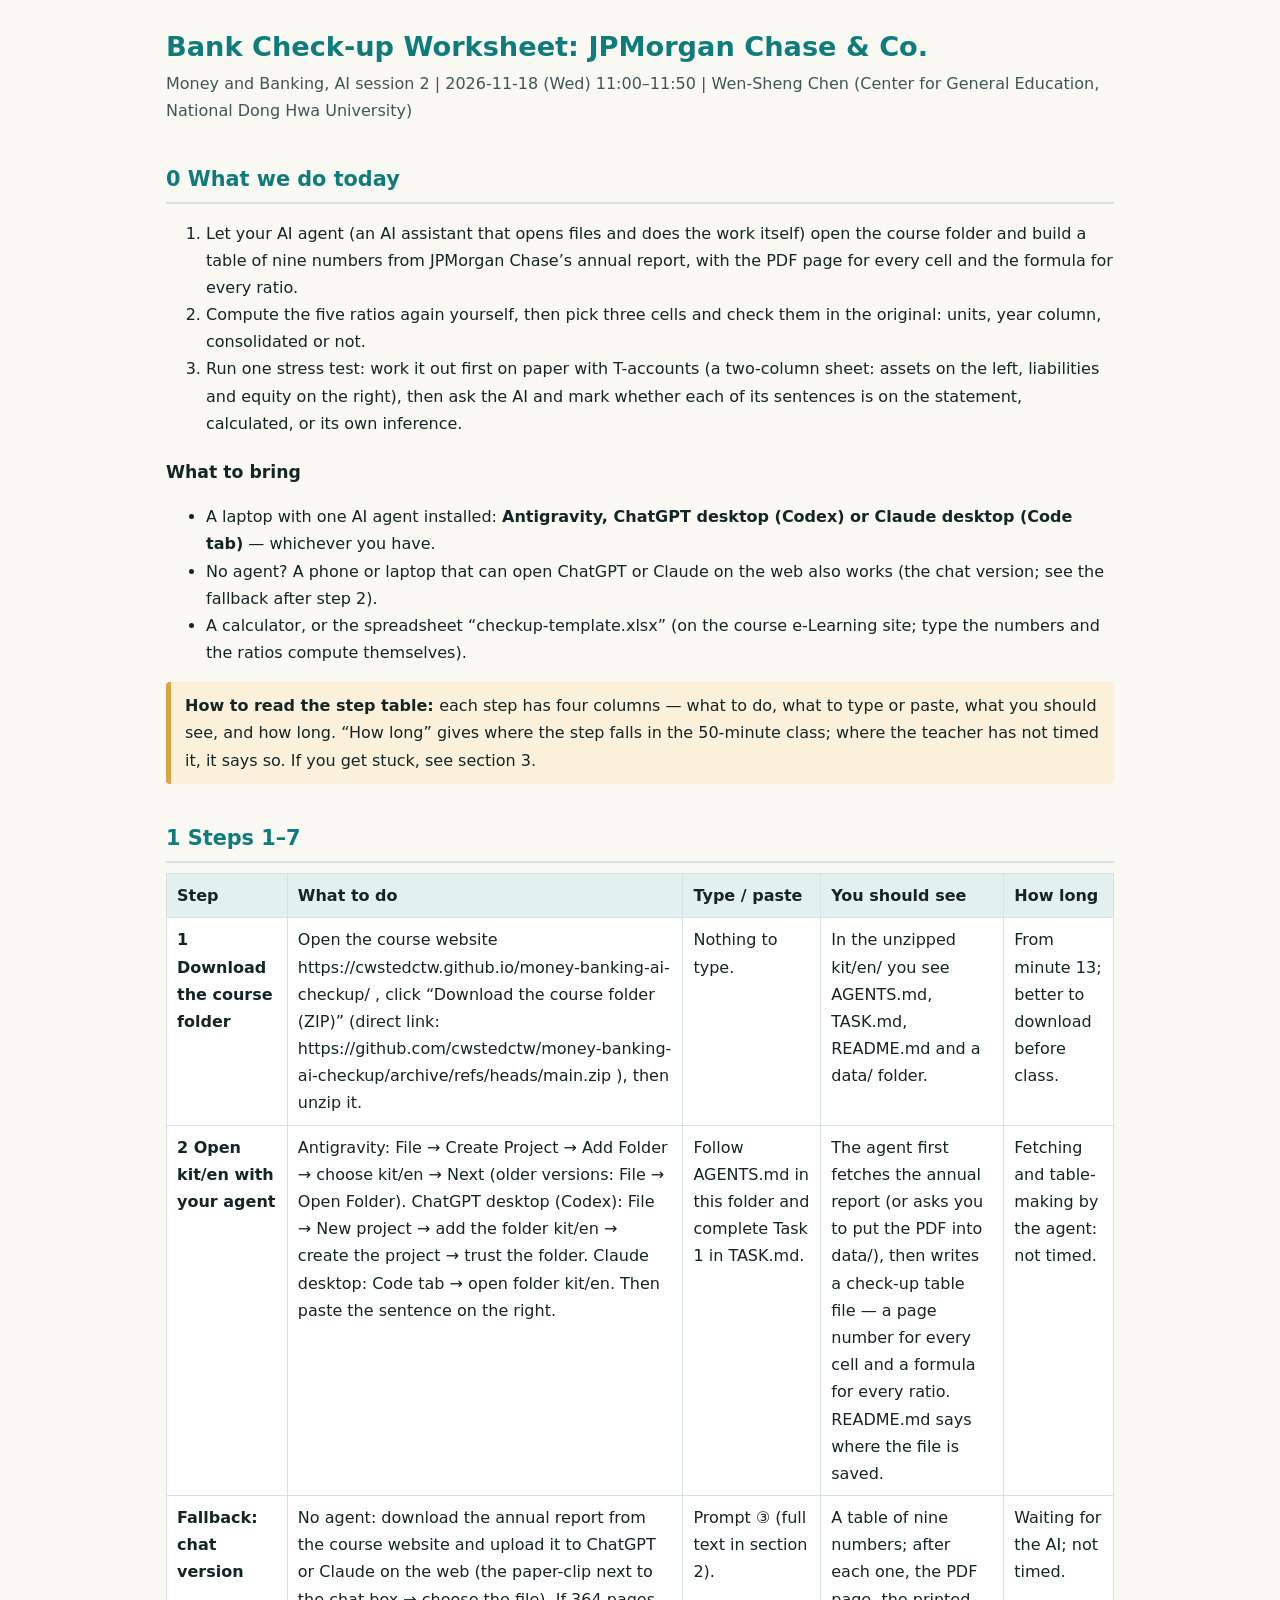
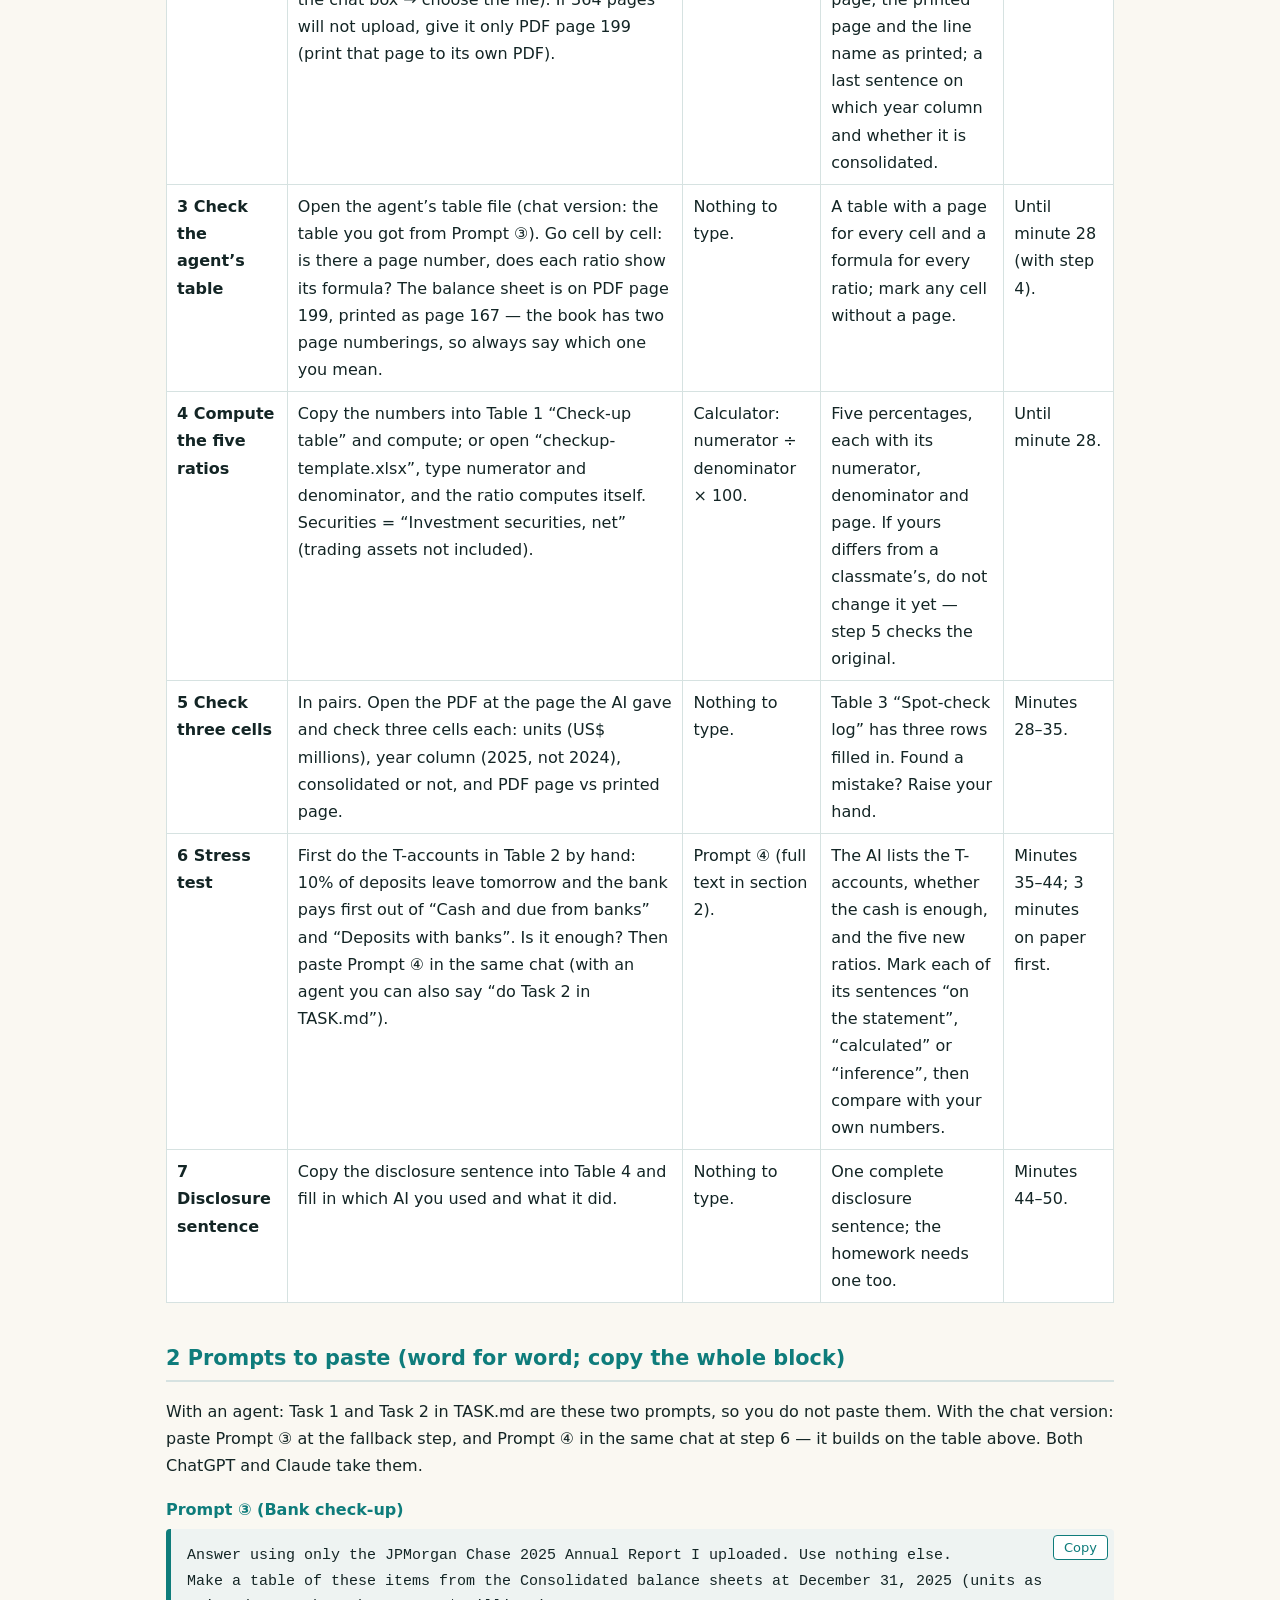
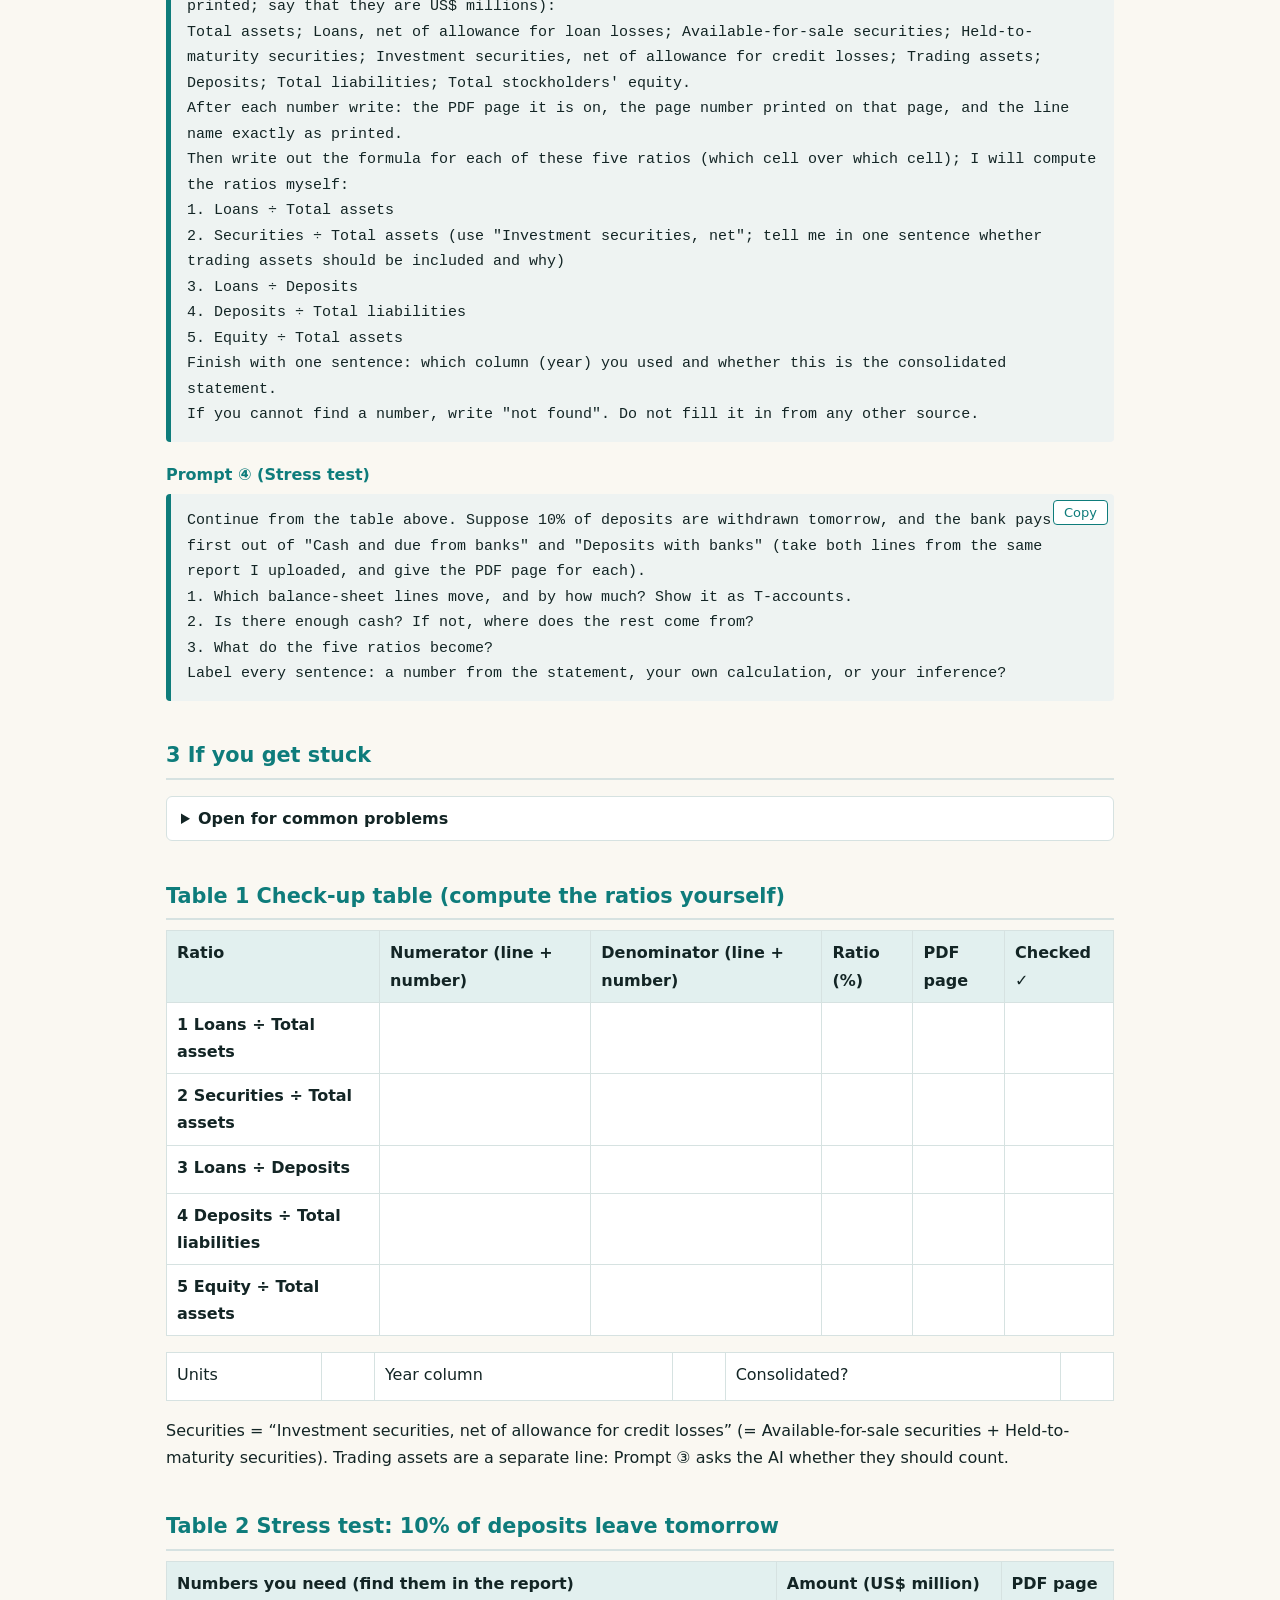
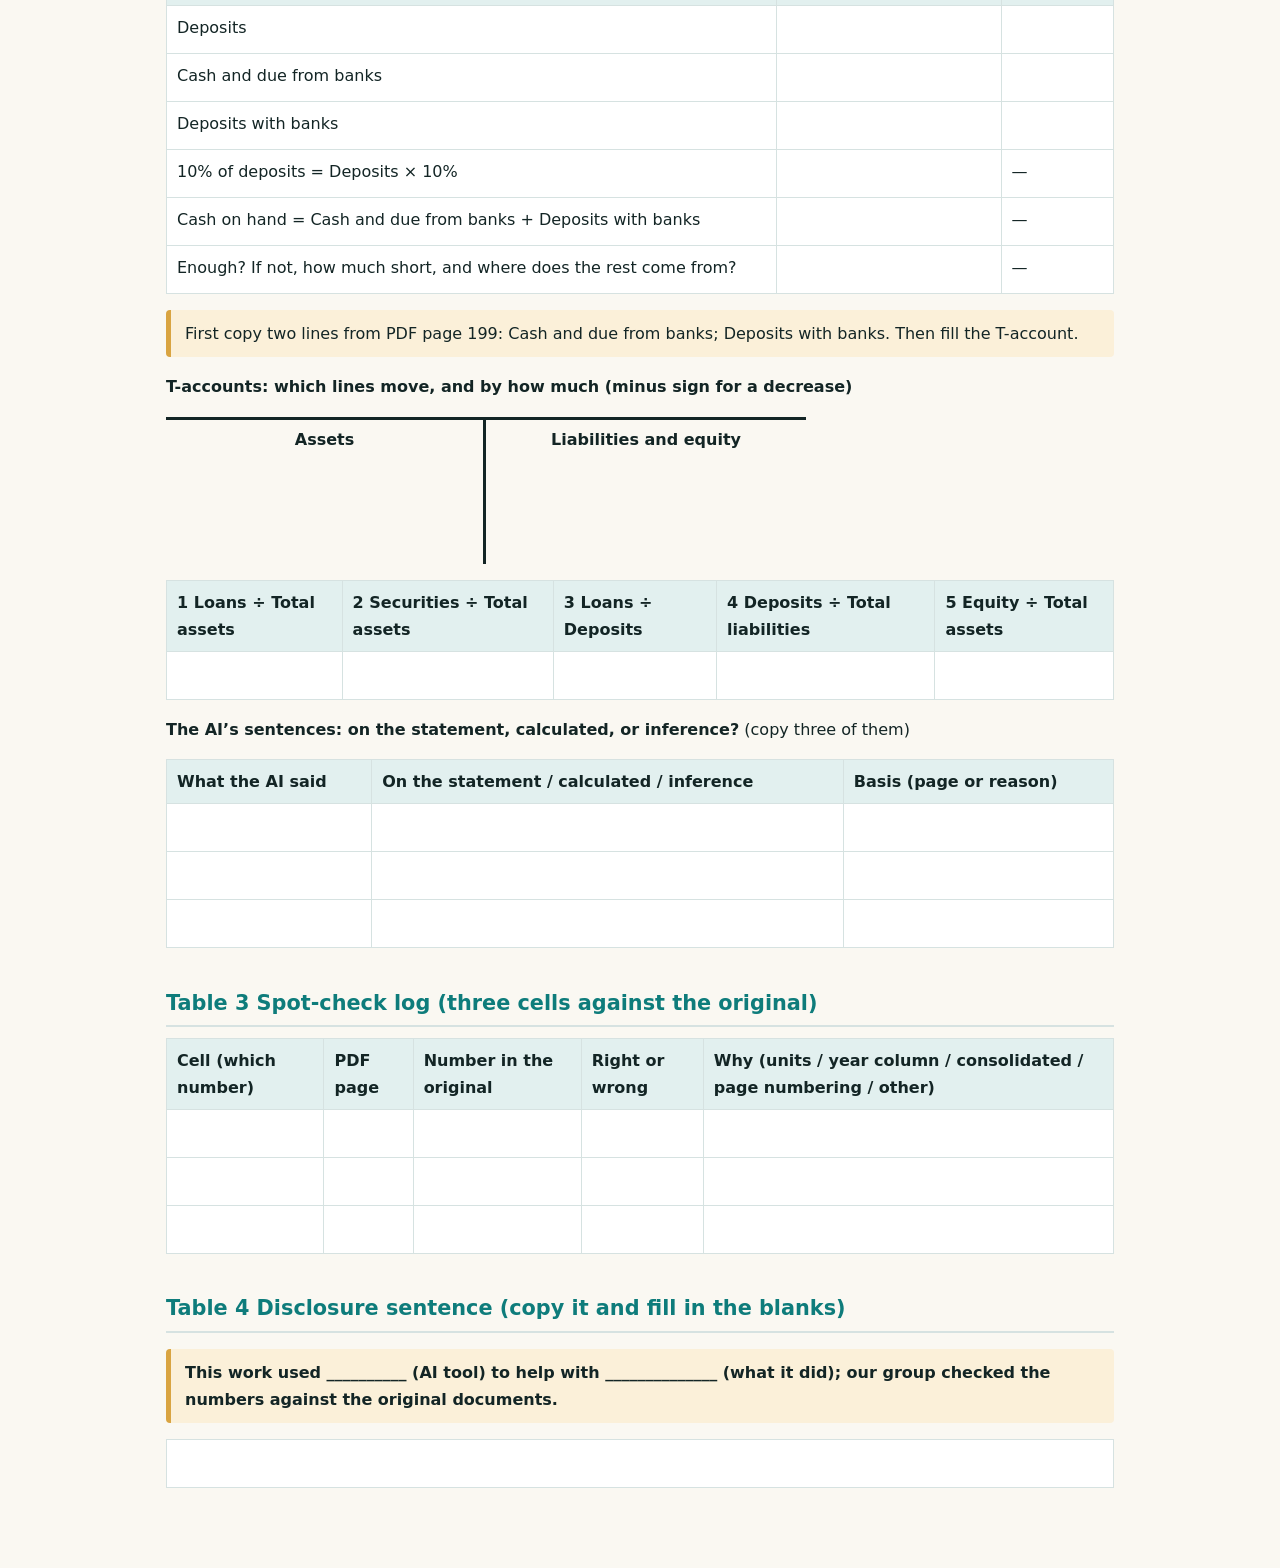
==== commit 4042a78c: "v1.2c：桌面版畫面實測後改「怎麼開資料夾」的說明 - Antigravity：File → Create Project → Add Folder（2.25 版的 File 選單沒有 Open F" ====
--- a/student/Student-Worksheet-Bank-Checkup.html
+++ b/student/Student-Worksheet-Bank-Checkup.html
@@ -37,7 +37,7 @@
 <ul><li>A laptop with one AI agent installed: <b>Antigravity, ChatGPT desktop (Codex) or Claude desktop (Code tab)</b> — whichever you have.</li><li>No agent? A phone or laptop that can open ChatGPT or Claude on the web also works (the chat version; see the fallback after step 2).</li><li>A calculator, or the spreadsheet “checkup-template.xlsx” (on the course e-Learning site; type the numbers and the ratios compute themselves).</li></ul>
 <div class="note"><b>How to read the step table: </b>each step has four columns — what to do, what to type or paste, what you should see, and how long. “How long” gives where the step falls in the 50-minute class; where the teacher has not timed it, it says so. If you get stuck, see section 3.</div>
 <h2>1  Steps 1–7</h2>
-<div class="tw"><table><tr><th>Step</th><th>What to do</th><th>Type / paste</th><th>You should see</th><th>How long</th></tr><tr><td><b>1 Download the course folder</b></td><td>Open the course website https://cwstedctw.github.io/money-banking-ai-checkup/ , click “Download the course folder (ZIP)” (direct link: https://github.com/cwstedctw/money-banking-ai-checkup/archive/refs/heads/main.zip ), then unzip it.</td><td>Nothing to type.</td><td>In the unzipped kit/en/ you see AGENTS.md, TASK.md, README.md and a data/ folder.</td><td>From minute 13; better to download before class.</td></tr><tr><td><b>2 Open kit/en with your agent</b></td><td>Antigravity: File → Open Folder → choose kit/en. ChatGPT desktop (Codex): new project → choose the folder kit/en. Claude desktop: Code tab → open folder kit/en. Then paste the sentence on the right.</td><td>Follow AGENTS.md in this folder and complete Task 1 in TASK.md.</td><td>The agent first fetches the annual report (or asks you to put the PDF into data/), then writes a check-up table file — a page number for every cell and a formula for every ratio. README.md says where the file is saved.</td><td>Fetching and table-making by the agent: not timed.</td></tr><tr><td><b>Fallback: chat version</b></td><td>No agent: download the annual report from the course website and upload it to ChatGPT or Claude on the web (the paper-clip next to the chat box → choose the file). If 364 pages will not upload, give it only PDF page 199 (print that page to its own PDF).</td><td>Prompt ③ (full text in section 2).</td><td>A table of nine numbers; after each one, the PDF page, the printed page and the line name as printed; a last sentence on which year column and whether it is consolidated.</td><td>Waiting for the AI; not timed.</td></tr><tr><td><b>3 Check the agent’s table</b></td><td>Open the agent’s table file (chat version: the table you got from Prompt ③). Go cell by cell: is there a page number, does each ratio show its formula? The balance sheet is on PDF page 199, printed as page 167 — the book has two page numberings, so always say which one you mean.</td><td>Nothing to type.</td><td>A table with a page for every cell and a formula for every ratio; mark any cell without a page.</td><td>Until minute 28 (with step 4).</td></tr><tr><td><b>4 Compute the five ratios</b></td><td>Copy the numbers into Table 1 “Check-up table” and compute; or open “checkup-template.xlsx”, type numerator and denominator, and the ratio computes itself. Securities = “Investment securities, net” (trading assets not included).</td><td>Calculator: numerator ÷ denominator × 100.</td><td>Five percentages, each with its numerator, denominator and page. If yours differs from a classmate’s, do not change it yet — step 5 checks the original.</td><td>Until minute 28.</td></tr><tr><td><b>5 Check three cells</b></td><td>In pairs. Open the PDF at the page the AI gave and check three cells each: units (US$ millions), year column (2025, not 2024), consolidated or not, and PDF page vs printed page.</td><td>Nothing to type.</td><td>Table 3 “Spot-check log” has three rows filled in. Found a mistake? Raise your hand.</td><td>Minutes 28–35.</td></tr><tr><td><b>6 Stress test</b></td><td>First do the T-accounts in Table 2 by hand: 10% of deposits leave tomorrow and the bank pays first out of “Cash and due from banks” and “Deposits with banks”. Is it enough? Then paste Prompt ④ in the same chat (with an agent you can also say “do Task 2 in TASK.md”).</td><td>Prompt ④ (full text in section 2).</td><td>The AI lists the T-accounts, whether the cash is enough, and the five new ratios. Mark each of its sentences “on the statement”, “calculated” or “inference”, then compare with your own numbers.</td><td>Minutes 35–44; 3 minutes on paper first.</td></tr><tr><td><b>7 Disclosure sentence</b></td><td>Copy the disclosure sentence into Table 4 and fill in which AI you used and what it did.</td><td>Nothing to type.</td><td>One complete disclosure sentence; the homework needs one too.</td><td>Minutes 44–50.</td></tr></table></div>
+<div class="tw"><table><tr><th>Step</th><th>What to do</th><th>Type / paste</th><th>You should see</th><th>How long</th></tr><tr><td><b>1 Download the course folder</b></td><td>Open the course website https://cwstedctw.github.io/money-banking-ai-checkup/ , click “Download the course folder (ZIP)” (direct link: https://github.com/cwstedctw/money-banking-ai-checkup/archive/refs/heads/main.zip ), then unzip it.</td><td>Nothing to type.</td><td>In the unzipped kit/en/ you see AGENTS.md, TASK.md, README.md and a data/ folder.</td><td>From minute 13; better to download before class.</td></tr><tr><td><b>2 Open kit/en with your agent</b></td><td>Antigravity: File → Create Project → Add Folder → choose kit/en → Next (older versions: File → Open Folder). ChatGPT desktop (Codex): File → New project → add the folder kit/en → create the project → trust the folder. Claude desktop: Code tab → open folder kit/en. Then paste the sentence on the right.</td><td>Follow AGENTS.md in this folder and complete Task 1 in TASK.md.</td><td>The agent first fetches the annual report (or asks you to put the PDF into data/), then writes a check-up table file — a page number for every cell and a formula for every ratio. README.md says where the file is saved.</td><td>Fetching and table-making by the agent: not timed.</td></tr><tr><td><b>Fallback: chat version</b></td><td>No agent: download the annual report from the course website and upload it to ChatGPT or Claude on the web (the paper-clip next to the chat box → choose the file). If 364 pages will not upload, give it only PDF page 199 (print that page to its own PDF).</td><td>Prompt ③ (full text in section 2).</td><td>A table of nine numbers; after each one, the PDF page, the printed page and the line name as printed; a last sentence on which year column and whether it is consolidated.</td><td>Waiting for the AI; not timed.</td></tr><tr><td><b>3 Check the agent’s table</b></td><td>Open the agent’s table file (chat version: the table you got from Prompt ③). Go cell by cell: is there a page number, does each ratio show its formula? The balance sheet is on PDF page 199, printed as page 167 — the book has two page numberings, so always say which one you mean.</td><td>Nothing to type.</td><td>A table with a page for every cell and a formula for every ratio; mark any cell without a page.</td><td>Until minute 28 (with step 4).</td></tr><tr><td><b>4 Compute the five ratios</b></td><td>Copy the numbers into Table 1 “Check-up table” and compute; or open “checkup-template.xlsx”, type numerator and denominator, and the ratio computes itself. Securities = “Investment securities, net” (trading assets not included).</td><td>Calculator: numerator ÷ denominator × 100.</td><td>Five percentages, each with its numerator, denominator and page. If yours differs from a classmate’s, do not change it yet — step 5 checks the original.</td><td>Until minute 28.</td></tr><tr><td><b>5 Check three cells</b></td><td>In pairs. Open the PDF at the page the AI gave and check three cells each: units (US$ millions), year column (2025, not 2024), consolidated or not, and PDF page vs printed page.</td><td>Nothing to type.</td><td>Table 3 “Spot-check log” has three rows filled in. Found a mistake? Raise your hand.</td><td>Minutes 28–35.</td></tr><tr><td><b>6 Stress test</b></td><td>First do the T-accounts in Table 2 by hand: 10% of deposits leave tomorrow and the bank pays first out of “Cash and due from banks” and “Deposits with banks”. Is it enough? Then paste Prompt ④ in the same chat (with an agent you can also say “do Task 2 in TASK.md”).</td><td>Prompt ④ (full text in section 2).</td><td>The AI lists the T-accounts, whether the cash is enough, and the five new ratios. Mark each of its sentences “on the statement”, “calculated” or “inference”, then compare with your own numbers.</td><td>Minutes 35–44; 3 minutes on paper first.</td></tr><tr><td><b>7 Disclosure sentence</b></td><td>Copy the disclosure sentence into Table 4 and fill in which AI you used and what it did.</td><td>Nothing to type.</td><td>One complete disclosure sentence; the homework needs one too.</td><td>Minutes 44–50.</td></tr></table></div>
 <h2>2  Prompts to paste (word for word; copy the whole block)</h2>
 <p>With an agent: Task 1 and Task 2 in TASK.md are these two prompts, so you do not paste them. With the chat version: paste Prompt ③ at the fallback step, and Prompt ④ in the same chat at step 6 — it builds on the table above. Both ChatGPT and Claude take them.</p>
 <div class="plabel">Prompt ③ (Bank check-up)</div><div class="prompt en"><button type="button" class="copy" data-done="Copied">Copy</button><pre>Answer using only the JPMorgan Chase 2025 Annual Report I uploaded. Use nothing else.
